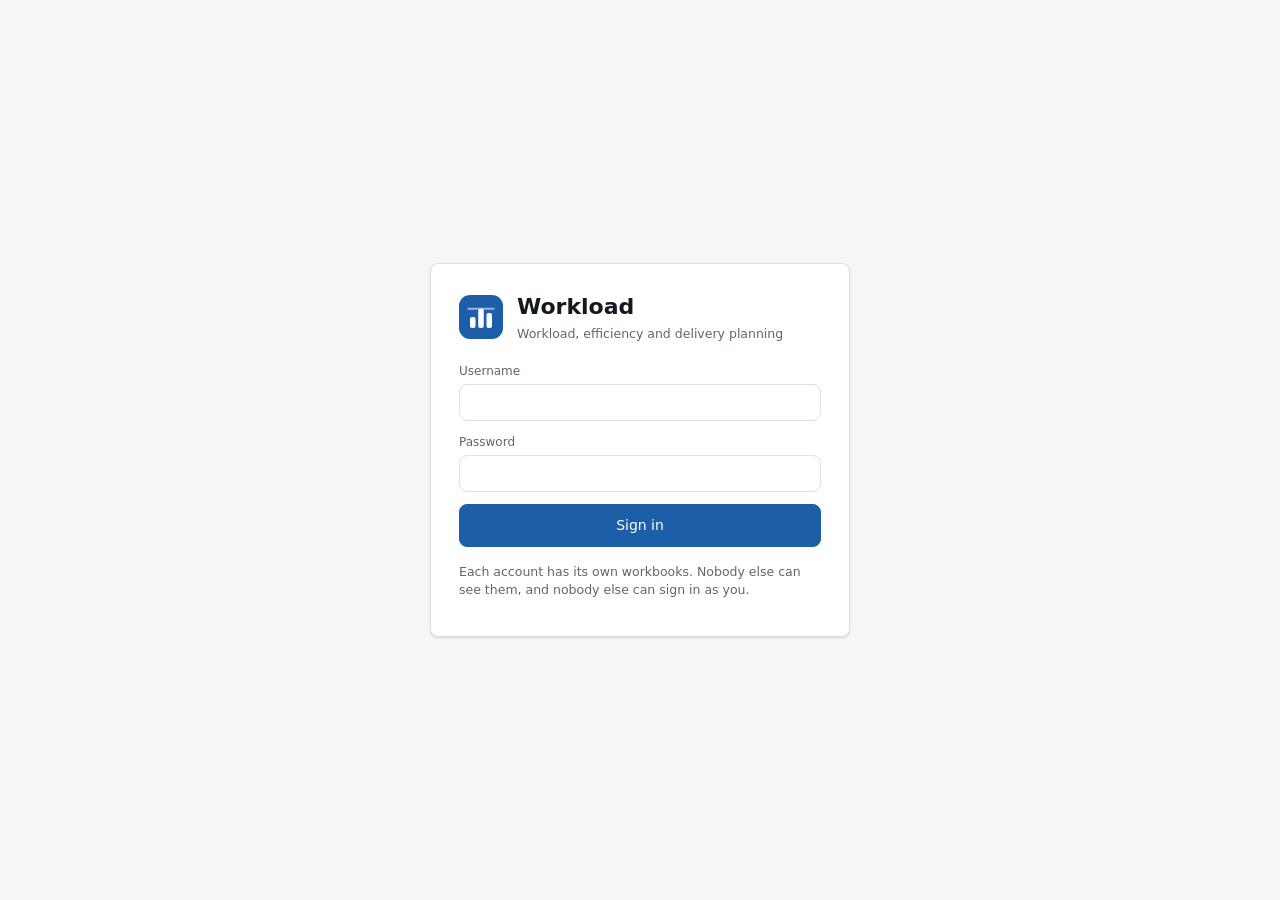
==== workload_app/static/login.html @ b6fda731 "Timesheet rows move to a database, and a logo A head of department with eighty people below him fits" ====
<!doctype html>
<html lang="en">
<head>
<meta charset="utf-8">
<meta name="viewport" content="width=device-width, initial-scale=1">
<title>Sign in — Workload</title>
<link rel="icon" href="data:image/svg+xml,%3Csvg%20xmlns=%22http://www.w3.org/2000/svg%22%20viewBox=%220%200%2032%2032%22%3E%3Crect%20width=%2232%22%20height=%2232%22%20rx=%228%22%20fill=%22%231c5fa8%22/%3E%3Crect%20x=%226%22%20y=%229.2%22%20width=%2220%22%20height=%221.6%22%20rx=%22.8%22%20fill=%22%23fff%22%20opacity=%22.55%22/%3E%3Crect%20x=%228%22%20y=%2216%22%20width=%224%22%20height=%228%22%20rx=%221.4%22%20fill=%22%23fff%22/%3E%3Crect%20x=%2214%22%20y=%2210%22%20width=%224%22%20height=%2214%22%20rx=%221.4%22%20fill=%22%23fff%22/%3E%3Crect%20x=%2220%22%20y=%2213%22%20width=%224%22%20height=%2211%22%20rx=%221.4%22%20fill=%22%23fff%22/%3E%3C/svg%3E">
<link rel="stylesheet" href="app.css">
</head>
<body class="login-page">

<main class="login-card">
  <header class="chooser-head">
    <span class="mark mark-lg" aria-hidden="true"><svg viewBox="0 0 32 32" focusable="false"><rect class="mark-bg" width="32" height="32" rx="8"/><rect class="mark-rule" x="6" y="9.2" width="20" height="1.6" rx=".8"/><rect class="mark-bar" x="8" y="16" width="4" height="8" rx="1.4"/><rect class="mark-bar" x="14" y="10" width="4" height="14" rx="1.4"/><rect class="mark-bar" x="20" y="13" width="4" height="11" rx="1.4"/></svg></span>
    <div>
      <h1>Workload</h1>
      <p class="muted">Workload, efficiency and delivery planning</p>
    </div>
  </header>

  <form id="login-form" autocomplete="on">
    <label class="field full">
      <span>Username</span>
      <input type="text" id="username" name="username" autocomplete="username"
             spellcheck="false" autocapitalize="none" required>
    </label>
    <label class="field full">
      <span>Password</span>
      <input type="password" id="password" name="password"
             autocomplete="current-password" required>
    </label>
    <div id="login-error"></div>
    <button class="btn btn-primary btn-wide" id="btn-login" type="submit">Sign in</button>
  </form>

  <p class="muted login-note" id="login-note">
    Each account has its own workbooks. Nobody else can see them, and nobody
    else can sign in as you.
  </p>
</main>

<script>
const form = document.getElementById('login-form');
const errors = document.getElementById('login-error');
const button = document.getElementById('btn-login');

/* If this installation has no accounts at all, say so rather than letting
   somebody guess passwords against a door with nothing behind it. */
fetch('/api/auth/me', { headers: { Accept: 'application/json' } })
  .then((r) => r.json())
  .then((data) => {
    if (data.user) { window.location.href = '/'; return; }
    if (!data.any_accounts) {
      document.getElementById('login-note').innerHTML =
        'This installation has no accounts yet. On the machine running it: '
        + '<code>python -m workload_app.admin add &lt;username&gt; --admin</code>';
    }
  })
  .catch(() => {});

form.addEventListener('submit', async (event) => {
  event.preventDefault();
  errors.replaceChildren();
  button.disabled = true;
  try {
    const response = await fetch('/api/auth/login', {
      method: 'POST',
      headers: { 'Content-Type': 'application/json' },
      body: JSON.stringify({
        username: document.getElementById('username').value,
        password: document.getElementById('password').value,
      }),
    });
    const data = await response.json().catch(() => ({}));
    if (!response.ok) {
      const message = document.createElement('div');
      message.className = 'msg msg-bad';
      message.textContent = (data.errors || [data.error || 'Sign in failed.'])[0];
      errors.append(message);
      document.getElementById('password').value = '';
      document.getElementById('password').focus();
      return;
    }
    window.location.href = '/';
  } catch (error) {
    const message = document.createElement('div');
    message.className = 'msg msg-bad';
    message.textContent = 'The server could not be reached.';
    errors.append(message);
  } finally {
    button.disabled = false;
  }
});
</script>
</body>
</html>
---- workload_app/static/app.css ----
:root {
  color-scheme: light dark;
  /* Categorical series, in fixed slot order — never cycled, never reassigned by
     rank. Validated against this app's own surfaces: adjacent CVD dE 9.1 light /
     8.4 dark, normal-vision dE 19.6 / 19.3. Three light steps sit under 3:1
     contrast, which is why every chart carries direct labels and a table. */
  --series-1: #2a78d6;
  --series-2: #eb6834;
  --series-3: #1baf7a;
  --series-4: #eda100;
  --series-5: #e87ba4;
  --series-6: #008300;
  --grid: #e1e0d9;
  --bg: #f5f6f8;
  --surface: #ffffff;
  --surface-2: #f0f2f5;
  --border: #dcdfe5;
  --text: #14181f;
  --muted: #5d6673;
  --accent: #1c5fa8;
  --accent-soft: #e5eefa;
  --ok: #16794a;
  --ok-soft: #e2f2ea;
  --warn: #8a5a00;
  --warn-soft: #fbf0d9;
  --bad: #a62828;
  --bad-soft: #fbe6e6;
  --radius: 8px;
  --shadow: 0 1px 3px rgba(16, 24, 40, .08), 0 1px 2px rgba(16, 24, 40, .06);
  --mono: ui-monospace, SFMono-Regular, Menlo, Consolas, monospace;
}
@media (prefers-color-scheme: dark) {
  :root:not([data-theme="light"]) {
    --series-1: #3987e5;
    --series-2: #d95926;
    --series-3: #199e70;
    --series-4: #c98500;
    --series-5: #d55181;
    --series-6: #008300;
    --grid: #2c2c2a;
    --axis: #383835;
    --bg: #14171c;
    --surface: #1b1f26;
    --surface-2: #232830;
    --border: #333a45;
    --text: #e6e9ee;
    --muted: #9aa4b2;
    --accent: #6aa9e9;
    --accent-soft: #1d2b3c;
    --ok: #59c896;
    --ok-soft: #172c23;
    --warn: #e0b357;
    --warn-soft: #2f2718;
    --bad: #ef8b8b;
    --bad-soft: #331d1d;
    --shadow: 0 1px 3px rgba(0, 0, 0, .4);
  }
}

:root[data-theme="dark"] {
  --series-1: #3987e5;
  --series-2: #d95926;
  --series-3: #199e70;
  --series-4: #c98500;
  --series-5: #d55181;
  --series-6: #008300;
  --grid: #2c2c2a;
}

* { box-sizing: border-box; }
/* Any `display` rule below would otherwise beat the `hidden` attribute and
   leave a hidden element on screen still swallowing clicks. */
[hidden] { display: none !important; }
body {
  margin: 0;
  background: var(--bg);
  color: var(--text);
  font: 14px/1.5 system-ui, -apple-system, "Segoe UI", Roboto, sans-serif;
}
h1, h2, h3 { margin: 0; font-weight: 600; }
h1 { font-size: 16px; }
h2 { font-size: 19px; }
h3 { font-size: 14px; }
p { margin: 0 0 10px; }
.muted { color: var(--muted); font-size: 12.5px; }

/* top bar */
.topbar {
  display: flex; justify-content: space-between; align-items: center; gap: 16px;
  padding: 10px 20px; background: var(--surface);
  border-bottom: 1px solid var(--border); position: sticky; top: 0; z-index: 20;
}
.brand { display: flex; align-items: center; gap: 12px; min-width: 0; }
/* The mark: three months of effort under the line that is the capacity, which
   is the one picture this whole app draws. Inline SVG so it is sharp at any
   size and takes its two colours from the theme. */
.mark { display: block; width: 32px; height: 32px; flex: none; }
.mark svg { display: block; width: 100%; height: 100%; }
.mark-bg { fill: var(--accent); }
/* The surface colour, so the bars read light on blue in daylight and dark on
   blue at night -- either way against the accent, never against the page. */
.mark-bar { fill: var(--surface); }
.mark-rule { fill: var(--surface); opacity: .55; }
.brand p { margin: 0; max-width: 46vw; overflow: hidden;
  text-overflow: ellipsis; white-space: nowrap; }
.topbar-actions { display: flex; align-items: center; gap: 8px; flex: none; }

/* tabs */
.tabs {
  display: flex; gap: 2px; padding: 0 20px; background: var(--surface);
  border-bottom: 1px solid var(--border); position: sticky; top: 53px; z-index: 19;
  overflow-x: auto;
}
.tab {
  appearance: none; border: 0; background: none; color: var(--muted);
  padding: 10px 14px; font: inherit; font-weight: 500; cursor: pointer;
  border-bottom: 2px solid transparent; white-space: nowrap;
}
.tab:hover { color: var(--text); }
.tab.is-active { color: var(--accent); border-bottom-color: var(--accent); }

main { padding: 20px; max-width: 1500px; margin: 0 auto; }
.view { display: none; }
.view.is-active { display: block; }
.view-head {
  display: flex; justify-content: space-between; align-items: center;
  gap: 16px; margin-bottom: 14px; flex-wrap: wrap;
}

/* buttons */
.btn {
  appearance: none; font: inherit; font-weight: 500; cursor: pointer;
  border-radius: var(--radius); padding: 7px 13px;
  border: 1px solid var(--border); background: var(--surface); color: var(--text);
}
.btn:hover { background: var(--surface-2); }
.btn-primary { background: var(--accent); border-color: var(--accent); color: #fff; }
/* Restate the background: .btn:hover is a class plus a pseudo-class, so it
   outranks .btn-primary and would leave white text on a pale grey. */
.btn-primary:hover { background: var(--accent); filter: brightness(1.08); }
.btn-ghost { background: none; }
.btn-danger { color: var(--bad); border-color: var(--border); }
.btn-sm { padding: 4px 9px; font-size: 12.5px; }
.btn:disabled { opacity: .5; cursor: not-allowed; }

/* pills */
.pill {
  display: inline-block; padding: 2px 9px; border-radius: 999px;
  font-size: 12px; font-weight: 600; white-space: nowrap;
}
.pill-ok { background: var(--ok-soft); color: var(--ok); }
.pill-warn { background: var(--warn-soft); color: var(--warn); }
.pill-bad { background: var(--bad-soft); color: var(--bad); }
.pill-info { background: var(--accent-soft); color: var(--accent); }

/* cards */
.cards {
  display: grid; gap: 12px; margin-bottom: 18px;
  grid-template-columns: repeat(auto-fit, minmax(160px, 1fr));
}
.cards-3 { grid-template-columns: repeat(auto-fit, minmax(230px, 1fr)); }
.card {
  background: var(--surface); border: 1px solid var(--border);
  border-radius: var(--radius); padding: 13px 15px; box-shadow: var(--shadow);
}
.card .label { font-size: 11.5px; color: var(--muted); text-transform: uppercase;
  letter-spacing: .04em; }
.card .value { font-size: 22px; font-weight: 600; margin-top: 4px;
  font-variant-numeric: tabular-nums; }
.card .sub { font-size: 12px; color: var(--muted); margin-top: 2px; }

.panel {
  background: var(--surface); border: 1px solid var(--border);
  border-radius: var(--radius); padding: 15px 17px; box-shadow: var(--shadow);
  margin-bottom: 18px;
}
.split { display: grid; gap: 18px; grid-template-columns: minmax(0, 3fr) minmax(0, 2fr); }
.split > .panel { min-width: 0; }
@media (max-width: 1000px) { .split { grid-template-columns: 1fr; } }

/* engineer blocks */
.eng { border-top: 1px solid var(--border); padding: 12px 0; }
.eng:first-of-type { border-top: 0; padding-top: 4px; }
.eng-head { display: flex; justify-content: space-between; align-items: baseline; gap: 10px; }
.eng-name { font-weight: 600; }
.chart { overflow-x: auto; margin-top: 10px; padding-bottom: 2px; }
.bars { display: flex; gap: 3px; align-items: stretch; height: 64px; }
/* The bar is the full-height track; the span inside is the filled part, so it
   needs a track with a real height to take its percentage of. */
.bar { flex: 1 0 14px; background: var(--surface-2); border-radius: 2px;
  display: flex; flex-direction: column; justify-content: flex-end;
  position: relative; }
/* Reference line at the engineer's monthly capacity. */
.bar[style*="--cap"]::after {
  content: ""; position: absolute; left: 0; right: 0; bottom: var(--cap);
  border-top: 1px dashed var(--muted); opacity: .75;
}
.bar > span { display: block; width: 100%; min-height: 2px;
  background: var(--accent); border-radius: 2px 2px 0 0; }
.bar.over > span { background: var(--bad); }
.bar-labels { display: flex; gap: 3px; margin-top: 4px; }
.bar-labels div { flex: 1 0 14px; text-align: center; font-size: 9.5px;
  color: var(--muted); overflow: hidden; }
.chart-legend { display: flex; gap: 14px; font-size: 11.5px; color: var(--muted);
  margin-top: 6px; }

/* tables */
.table-wrap { overflow-x: auto; background: var(--surface);
  border: 1px solid var(--border); border-radius: var(--radius); box-shadow: var(--shadow); }
table { border-collapse: collapse; width: 100%; font-size: 13px; }
th, td { text-align: left; padding: 8px 11px; border-bottom: 1px solid var(--border);
  white-space: nowrap; }
th { background: var(--surface-2); font-weight: 600; font-size: 12px;
  color: var(--muted); position: sticky; top: 0; }
tbody tr:hover { background: var(--surface-2); }
td.num, th.num { text-align: right; font-variant-numeric: tabular-nums; }
td.wide { white-space: normal; min-width: 220px; max-width: 380px; }
th.sortable { cursor: pointer; user-select: none; white-space: nowrap; }
th.sortable:hover { color: var(--text); }
th.sorted { color: var(--text); }
td.code { font-family: var(--mono); font-size: 12px; }
.row-actions { display: flex; gap: 6px; }
.empty { padding: 26px; text-align: center; color: var(--muted); }

/* forms */
.field { display: flex; flex-direction: column; gap: 4px; }
.field.inline { flex-direction: row; align-items: center; gap: 8px; }
.field > span { font-size: 12px; color: var(--muted); font-weight: 500; }
.field .hint { font-size: 11.5px; color: var(--muted); font-weight: 400; }
input, select, textarea {
  font: inherit; padding: 7px 9px; border: 1px solid var(--border);
  border-radius: var(--radius); background: var(--surface); color: var(--text);
  min-width: 0;
}
input:focus, select:focus, textarea:focus { outline: 2px solid var(--accent);
  outline-offset: -1px; }
textarea { resize: vertical; min-height: 56px; }
.row { display: flex; gap: 12px; flex-wrap: wrap; align-items: flex-end;
  margin-bottom: 12px; }
.grow { flex: 1 1 220px; }
.search { width: 100%; margin-bottom: 12px; }

/* modal */
.modal-backdrop {
  position: fixed; inset: 0; background: rgba(10, 14, 20, .45);
  display: grid; place-items: center; padding: 20px; z-index: 50;
}

.modal {
  background: var(--surface); border-radius: 10px; width: min(760px, 100%);
  max-height: 90vh; display: flex; flex-direction: column;
  box-shadow: 0 12px 40px rgba(10, 14, 20, .3);
}
.modal-head, .modal-foot {
  display: flex; justify-content: space-between; align-items: center; gap: 12px;
  padding: 14px 18px;
}
.modal-head { border-bottom: 1px solid var(--border); }
.modal-foot { border-top: 1px solid var(--border); }
.modal-body {
  padding: 16px 18px; overflow-y: auto;
  display: grid; gap: 13px;
  /* minmax(0, 1fr) rather than 1fr: a long <option> gives the column a
     min-content width that would otherwise push column two off the dialog. */
  grid-template-columns: repeat(2, minmax(0, 1fr));
}
.modal-body .full { grid-column: 1 / -1; }
.modal-body .field > input,
.modal-body .field > select,
.modal-body .field > textarea { width: 100%; }
.modal-body .field > span { overflow-wrap: anywhere; }
@media (max-width: 620px) { .modal-body { grid-template-columns: minmax(0, 1fr); } }
.modal-buttons { display: flex; gap: 8px; flex: none; }
.errors { color: var(--bad); font-size: 12.5px; }
.errors ul { margin: 0; padding-left: 18px; }

/* messages */
.msg { border-radius: var(--radius); padding: 9px 12px; margin-bottom: 8px;
  font-size: 13px; border: 1px solid transparent; }
.msg-ok { background: var(--ok-soft); color: var(--ok); border-color: currentColor; }
.msg-warn { background: var(--warn-soft); color: var(--warn); border-color: currentColor; }
.msg-bad { background: var(--bad-soft); color: var(--bad); border-color: currentColor; }
.msg-info { background: var(--accent-soft); color: var(--accent); border-color: currentColor; }
.msg strong { font-weight: 600; }

.kv { display: grid; grid-template-columns: auto 1fr; gap: 5px 14px; font-size: 13px; }
.kv dt { color: var(--muted); }
.kv dd { margin: 0; font-variant-numeric: tabular-nums; }

.toasts { position: fixed; right: 18px; bottom: 18px; display: flex;
  flex-direction: column; gap: 8px; z-index: 60; }
.toast {
  background: var(--surface); border: 1px solid var(--border); border-left: 3px solid var(--accent);
  border-radius: var(--radius); padding: 9px 14px; box-shadow: var(--shadow);
  font-size: 13px; max-width: 380px;
}
.toast.bad { border-left-color: var(--bad); }
.toast.ok { border-left-color: var(--ok); }

.spin { display: inline-block; width: 13px; height: 13px; border: 2px solid var(--border);
  border-top-color: var(--accent); border-radius: 50%; animation: spin .7s linear infinite;
  vertical-align: -2px; }
@keyframes spin { to { transform: rotate(360deg); } }

/* -- workbook chooser ---------------------------------------------------- */
.chooser { padding: 32px 20px; display: grid; place-items: start center; }
.chooser-card {
  background: var(--surface); border: 1px solid var(--border);
  border-radius: 10px; box-shadow: var(--shadow);
  padding: 26px 28px; width: min(820px, 100%);
}
.chooser-card h2 { margin-bottom: 8px; }
.chooser-card > .field { margin: 18px 0 10px; }
.chooser h3 { margin: 20px 0 8px; color: var(--muted); font-size: 12px;
  text-transform: uppercase; letter-spacing: .04em; }
.chooser details { margin-top: 18px; }
.chooser summary { cursor: pointer; color: var(--accent); font-weight: 500; }

.file-list { display: flex; flex-direction: column; gap: 6px; }
.file-row {
  display: flex; align-items: center; gap: 12px; width: 100%; text-align: left;
  background: var(--surface); border: 1px solid var(--border);
  border-radius: var(--radius); padding: 9px 12px; cursor: pointer;
  font: inherit; color: var(--text);
}
.file-row:hover { background: var(--surface-2); border-color: var(--accent); }
.file-row .icon { flex: none; opacity: .65; }
.file-row .who { min-width: 0; flex: 1; }
.file-row .who b { display: block; font-weight: 600; }
.file-row .who span { display: block; font-size: 11.5px; color: var(--muted);
  overflow: hidden; text-overflow: ellipsis; white-space: nowrap; }
.file-row .meta { flex: none; font-size: 11.5px; color: var(--muted);
  font-variant-numeric: tabular-nums; }

/* -- capacity meter ------------------------------------------------------ */
.meter { height: 8px; border-radius: 4px; background: var(--surface-2);
  overflow: hidden; margin: 8px 0 6px; }
.meter > span { display: block; height: 100%; background: var(--ok);
  border-radius: 4px; }
.meter.warn > span { background: var(--warn); }
.meter.bad > span { background: var(--bad); }

/* -- units --------------------------------------------------------------- */
.mark-lg { width: 44px; height: 44px; }
.chooser-head { display: flex; align-items: center; gap: 14px; margin-bottom: 6px; }
.chooser-head h1 { font-size: 22px; }
.chooser-head p { margin: 2px 0 0; }

.unit-grid { display: grid; gap: 10px;
  grid-template-columns: repeat(auto-fill, minmax(280px, 1fr)); }
.unit-card { position: relative; display: flex; border: 1px solid var(--border);
  border-radius: var(--radius); background: var(--surface); }
.unit-card:hover { border-color: var(--accent); }
.unit-card.missing { opacity: .6; }
.unit-open { display: flex; flex-direction: column; gap: 3px; flex: 1;
  min-width: 0; text-align: left; background: none; border: 0; font: inherit;
  color: var(--text); padding: 13px 8px 13px 15px; cursor: pointer;
  border-radius: var(--radius); }
.unit-open:disabled { cursor: not-allowed; }
.unit-open b { font-size: 15px; }
.unit-open span { font-size: 11.5px; overflow: hidden;
  text-overflow: ellipsis; white-space: nowrap; }


.add-unit { margin-top: 22px; border-top: 1px solid var(--border); padding-top: 14px; }
.add-unit > summary { cursor: pointer; font-weight: 600; color: var(--accent); }
.add-unit-body { padding-top: 14px; }

/* -- shell --------------------------------------------------------------- */
.brand-text h1 { font-size: 15px; }
.brand-text p { font-size: 11.5px; max-width: 42vw; overflow: hidden;
  text-overflow: ellipsis; white-space: nowrap; }

/* -- project detail ------------------------------------------------------ */
.crumb { display: flex; align-items: center; gap: 10px; margin-bottom: 10px; }
.panel-head { display: flex; justify-content: space-between; align-items: flex-start;
  gap: 16px; margin-bottom: 10px; }
.panel-head h3 { margin-bottom: 2px; }
.form-grid { display: grid; gap: 13px;
  grid-template-columns: repeat(auto-fit, minmax(240px, 1fr)); }
.form-grid .full { grid-column: 1 / -1; }
.form-grid input, .form-grid select, .form-grid textarea { width: 100%; }

tr.clickable { cursor: pointer; }
tr.clickable:hover { background: var(--accent-soft); }
.chevron { color: var(--muted); font-size: 17px; }

.weight-bar { margin: 4px 0 14px; }
.weight-note { display: flex; align-items: center; gap: 10px; font-size: 12.5px; }

.edit-table th { position: static; }
.edit-table td { padding: 5px 7px; vertical-align: middle; }
.edit-table input, .edit-table select { padding: 5px 7px; font-size: 12.5px;
  width: 100%; min-width: 64px; }
.edit-table td.num input { text-align: right; min-width: 62px; }
.edit-table td:nth-child(2) input { min-width: 190px; }
.edit-table select { min-width: 120px; }

.sticky-foot { position: sticky; bottom: 0; z-index: 5;
  display: flex; justify-content: space-between; align-items: center; gap: 16px;
  background: var(--surface); border: 1px solid var(--border);
  border-radius: var(--radius); box-shadow: 0 -2px 10px rgba(16,24,40,.06);
  padding: 12px 16px; margin-top: 4px; flex-wrap: wrap; }
.foot-actions { display: flex; gap: 8px; margin-left: auto; }

.msg-action { display: flex; justify-content: space-between; align-items: center;
  gap: 14px; }
.msg-action .btn { flex: none; }

.check { display: flex; align-items: flex-start; gap: 8px; margin: 4px 0 12px;
  font-size: 13px; cursor: pointer; }
.check input { margin-top: 2px; }
.check .hint { color: var(--muted); font-size: 12px; }
.edit-table tr.row-bad td { background: var(--bad-soft); }

/* -- charts -------------------------------------------------------------- */
.figure { margin: 0 0 18px; }
.figure figcaption { display: flex; flex-wrap: wrap; align-items: baseline;
  gap: 8px; margin-bottom: 8px; font-size: 13px; }
.figure figcaption b { font-weight: 600; }
.figure figcaption .muted { font-size: 12px; }
.chart { display: block; max-width: 100%; height: auto; }
.chart-scroll { overflow-x: auto; }
.gridline { stroke: var(--grid); stroke-width: 1; }
.target-line { stroke: var(--muted); stroke-width: 2; stroke-dasharray: 4 3; }
.axis-label { fill: var(--muted); font-size: 10.5px;
  font-variant-numeric: tabular-nums; }
.bar, .slice { transition: opacity .12s; }
.bar:hover, .slice:hover { opacity: .82; }
.donut-wrap { display: flex; align-items: center; gap: 20px; flex-wrap: wrap; }
.donut-total { fill: var(--text); font-size: 21px; font-weight: 600;
  text-anchor: middle; }
.donut-unit { fill: var(--muted); font-size: 10.5px; }

.legend { display: flex; flex-wrap: wrap; gap: 6px 16px; font-size: 12px;
  color: var(--muted); }
.legend-item { display: inline-flex; align-items: center; gap: 6px; }
.swatch { width: 10px; height: 10px; border-radius: 3px; flex: none; }

.chart-tip { position: fixed; z-index: 90; pointer-events: none;
  background: var(--surface); color: var(--text); font-size: 12px;
  border: 1px solid var(--border); border-radius: var(--radius);
  padding: 6px 9px; box-shadow: var(--shadow); max-width: 260px; }

.score-bars { display: flex; flex-direction: column; gap: 7px; }
.score-row { display: grid; grid-template-columns: 92px 1fr 62px;
  align-items: center; gap: 10px; font-size: 12.5px; }
.score-name { overflow: hidden; text-overflow: ellipsis; white-space: nowrap; }
.score-track { height: 10px; background: var(--surface-2); border-radius: 5px;
  overflow: hidden; }
.score-track > span { display: block; height: 100%; border-radius: 5px; }
.score-value { text-align: right; font-variant-numeric: tabular-nums;
  color: var(--muted); }

.report-grid { display: grid; gap: 18px;
  grid-template-columns: repeat(auto-fit, minmax(340px, 1fr)); }
.subtabs { display: flex; gap: 4px; flex-wrap: wrap; margin-bottom: 16px; }
.subtab { appearance: none; border: 1px solid var(--border); background: var(--surface);
  color: var(--muted); border-radius: 999px; padding: 5px 13px; font: inherit;
  font-size: 12.5px; font-weight: 500; cursor: pointer; }
.subtab:hover { color: var(--text); }
.subtab.is-active { background: var(--accent); border-color: var(--accent);
  color: #fff; }
.report-head { display: flex; justify-content: space-between; align-items: flex-end;
  gap: 16px; flex-wrap: wrap; margin-bottom: 14px; }
.print-only { display: none; }

.report-title { font-size: 17px; margin-bottom: 10px; }
tr.total-row td { font-weight: 600; background: var(--surface-2); }

/* -- print / save as PDF ------------------------------------------------- */
@page { size: A4 landscape; margin: 12mm; }

@media print {
  /* Print the report and nothing else: no chrome, no navigation, no controls. */
  .topbar, .tabs, .no-print, .toasts, .modal-backdrop, #chooser,
  #view-overview, #view-timesheets, #view-projects, #view-reference { display: none !important; }
  body { background: #fff; color: #000; }
  main { padding: 0; max-width: none; }
  .view { display: none; }
  .view.is-active { display: block; }
  .print-only { display: block; }

  .print-head { border-bottom: 2px solid #000; padding-bottom: 8px; margin-bottom: 14px; }
  .print-head h1 { font-size: 18px; }
  .print-head p { font-size: 11px; color: #444; margin: 2px 0 0; }

  .panel, .card, .table-wrap {
    box-shadow: none; border-color: #bbb; break-inside: avoid;
  }
  .panel { padding: 10px 12px; margin-bottom: 12px; }
  .figure, .cards, table { break-inside: avoid; }
  .report-grid { grid-template-columns: 1fr 1fr; }
  /* Let the KPI row fill its width rather than leaving a ragged tail. */
  .cards { grid-template-columns: repeat(auto-fit, minmax(150px, 1fr)); gap: 8px; }
  .card { padding: 8px 10px; }
  .card .value { font-size: 16px; }
  .card .label { font-size: 9px; }
  .card .sub { font-size: 9px; }
  .report-title { font-size: 14px; }
  .figure figcaption { font-size: 11px; }
  .legend { font-size: 9.5px; }
  th { background: #f2f2f2 !important; color: #000; position: static; }
  table { font-size: 10px; }
  th, td { padding: 3px 5px; }
  .table-wrap { overflow: visible; }
  .chart-scroll { overflow: visible; }
  .pill { border: 1px solid #999; }
  a[href]::after { content: ""; }
}

/* -- heroes -------------------------------------------------------------- */
.hero-strip { display: grid; gap: 12px; margin-bottom: 18px;
  grid-template-columns: repeat(auto-fit, minmax(280px, 1fr)); }
.hero {
  display: flex; align-items: center; gap: 14px;
  background: var(--surface); border: 1px solid var(--border);
  border-left: 4px solid var(--series-4); border-radius: var(--radius);
  padding: 13px 16px; box-shadow: var(--shadow);
}
.hero.hero-year { border-left-color: var(--series-2); }
.hero.hero-project { border-left-color: var(--series-1); }
.hero.hero-project .name { font-size: 16px; font-family: var(--mono); }
.hero .medal { font-size: 26px; line-height: 1; flex: none; }
.hero .who { min-width: 0; }
.hero .label { font-size: 11.5px; color: var(--muted); text-transform: uppercase;
  letter-spacing: .04em; }
.hero .name { font-size: 19px; font-weight: 600; }
.hero .why { font-size: 12px; color: var(--muted); }
.hero-empty { color: var(--muted); font-size: 13px; }

/* -- team ---------------------------------------------------------------- */
.slot-note { font-size: 11.5px; color: var(--muted); }
#definitions-panel { padding: 0; }
#definitions-panel > summary { cursor: pointer; padding: 14px 17px;
  font-size: 13px; }
#definitions-panel > div { padding: 0 17px 14px; }
.defs { display: grid; gap: 10px; }
.def { border-top: 1px solid var(--border); padding-top: 9px; }
.def:first-child { border-top: 0; padding-top: 0; }
.def b { font-size: 13px; }
.def p { margin: 2px 0 0; font-size: 12.5px; color: var(--muted); }
.def .how { font-size: 11.5px; font-style: italic; }

.eng .meter { margin: 8px 0 10px; }
.measures { display: grid; gap: 6px 18px;
  grid-template-columns: repeat(auto-fit, minmax(120px, 1fr)); }
.measure { display: flex; justify-content: space-between; align-items: baseline;
  gap: 8px; font-size: 12.5px; border-bottom: 1px dotted var(--border);
  padding-bottom: 3px; }
.measure-label { color: var(--muted); cursor: help; }
.measure-value { font-weight: 600; font-variant-numeric: tabular-nums; }
.eng-name { display: inline-flex; align-items: center; gap: 7px; }

/* -- tone: what reads as a loss or below target --------------------------- */
.v-ok   { color: var(--ok); font-weight: 600; }
.v-warn { color: var(--warn); font-weight: 600; }
.v-bad  { color: var(--bad); font-weight: 600; }

.progress-cell { display: inline-flex; align-items: center; gap: 8px;
  justify-content: flex-end; width: 100%; }
.progress-track { display: block; width: 54px; height: 7px; border-radius: 4px;
  background: var(--surface-2); overflow: hidden; flex: none; }
.progress-track > span { display: block; height: 100%; border-radius: 4px;
  background: var(--accent); }
.progress-track.warn > span { background: var(--warn); }
.progress-track.ok > span { background: var(--ok); }
.progress-value { font-variant-numeric: tabular-nums; min-width: 34px;
  text-align: right; }

@media print {
  /* Keep the colouring in the PDF — a loss must still read as one on paper. */
  .v-ok   { color: #16794a !important; }
  .v-warn { color: #8a5a00 !important; }
  .v-bad  { color: #a62828 !important; }
  .progress-track { border: 1px solid #bbb; }
}

/* -- tasks ---------------------------------------------------------------- */
.task-filters { align-items: flex-end; gap: 12px; flex-wrap: wrap; }
.task-filters .check { margin: 0 0 10px; white-space: nowrap; }

.load-grid { display: grid; gap: 12px; margin: 6px 0 12px;
  grid-template-columns: repeat(auto-fit, minmax(260px, 1fr)); }
.load-card { border: 1px solid var(--border); border-radius: var(--radius);
  padding: 12px 14px; background: var(--surface); display: grid; gap: 8px; }
.load-head { display: flex; align-items: center; justify-content: space-between;
  gap: 10px; }
.load-figures { display: flex; justify-content: space-between; gap: 10px;
  font-size: 12.5px; }
.load-detail { display: grid; gap: 3px; font-size: 12px; }
.progress-track.bad > span { background: var(--bad); }

.tasks-table td { vertical-align: top; }
.tasks-table td:first-child { white-space: normal; min-width: 240px;
  max-width: 420px; }
.task-name { font-weight: 600; display: flex; align-items: center; gap: 8px; }
.task-name .tag { font-weight: 500; }
.small { font-size: 12px; }
.who { display: flex; flex-wrap: wrap; gap: 6px; }
.who-chip { display: inline-flex; align-items: center; gap: 5px;
  background: var(--surface-2); border-radius: 999px; padding: 2px 9px 2px 6px;
  font-size: 12px; white-space: nowrap; }
tr.row-done td { opacity: .6; }
tr.row-done .task-name { text-decoration: line-through; }

.check-group { display: flex; flex-wrap: wrap; gap: 8px; }
.check-chip { display: inline-flex; align-items: center; gap: 6px;
  border: 1px solid var(--border); border-radius: 999px; padding: 5px 12px;
  cursor: pointer; user-select: none; }
.check-chip:has(input:checked) { border-color: var(--accent);
  background: var(--surface-2); font-weight: 600; }

/* -- signing in ----------------------------------------------------------- */
.login-page { display: grid; place-items: center; min-height: 100vh;
  padding: 24px; }
.login-card { background: var(--surface); border: 1px solid var(--border);
  border-radius: var(--radius); box-shadow: var(--shadow); padding: 26px 28px;
  width: 100%; max-width: 420px; }
.login-card .chooser-head { margin-bottom: 18px; }
.login-card .field { margin-bottom: 12px; }
.btn-wide { width: 100%; padding: 10px; }
.login-note { margin-top: 16px; }
.login-note code { font-family: var(--mono); font-size: 11.5px;
  background: var(--surface-2); padding: 2px 5px; border-radius: 4px; }

/* -- units and accounts --------------------------------------------------- */
.chooser-account { margin-left: auto; display: flex; align-items: center;
  gap: 10px; }
.chooser-actions { margin-top: 18px; border-top: 1px solid var(--border);
  padding-top: 16px; }
.unit-tools { display: flex; flex-direction: column; gap: 2px; padding: 6px; }
.account-panel .row-actions { margin-top: 14px; gap: 8px; }

/* -- Admin tab ---------------------------------------------------------- */

.admin-table td { vertical-align: middle; }

/* A password has to be readable at a glance and unmistakable when read out,
   so: monospace, and enough contrast to copy from a screen across a desk. */
.password-cell {
  font-family: ui-monospace, SFMono-Regular, Menlo, Consolas, monospace;
  font-size: 13px;
  letter-spacing: 0.02em;
  background: var(--surface-2);
  border: 1px solid var(--border);
  border-radius: 6px;
  padding: 2px 7px;
  user-select: all;
}

.note { margin-top: 14px; max-width: 70ch; }
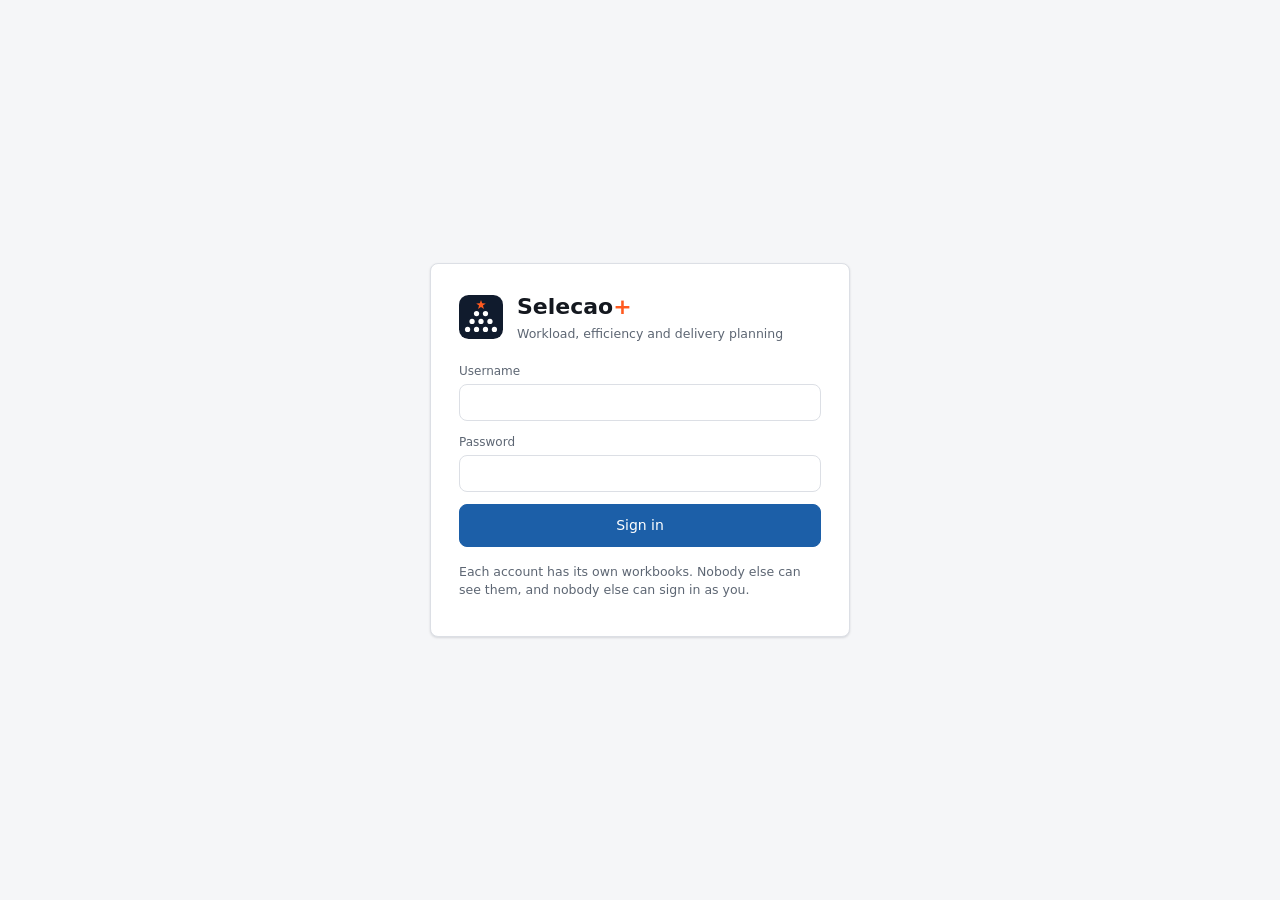
==== commit fca2560a: "Selecao+: the app's name and logo The app is called Selecao+ now. Its mark is a squad in a pyramid, " ====
--- a/workload_app/static/login.html
+++ b/workload_app/static/login.html
@@ -3,17 +3,17 @@
 <head>
 <meta charset="utf-8">
 <meta name="viewport" content="width=device-width, initial-scale=1">
-<title>Sign in — Workload</title>
-<link rel="icon" href="data:image/svg+xml,%3Csvg%20xmlns=%22http://www.w3.org/2000/svg%22%20viewBox=%220%200%2032%2032%22%3E%3Crect%20width=%2232%22%20height=%2232%22%20rx=%228%22%20fill=%22%231c5fa8%22/%3E%3Crect%20x=%226%22%20y=%229.2%22%20width=%2220%22%20height=%221.6%22%20rx=%22.8%22%20fill=%22%23fff%22%20opacity=%22.55%22/%3E%3Crect%20x=%228%22%20y=%2216%22%20width=%224%22%20height=%228%22%20rx=%221.4%22%20fill=%22%23fff%22/%3E%3Crect%20x=%2214%22%20y=%2210%22%20width=%224%22%20height=%2214%22%20rx=%221.4%22%20fill=%22%23fff%22/%3E%3Crect%20x=%2220%22%20y=%2213%22%20width=%224%22%20height=%2211%22%20rx=%221.4%22%20fill=%22%23fff%22/%3E%3C/svg%3E">
+<title>Sign in — Selecao+</title>
+<link rel="icon" type="image/svg+xml" href="brand/selecao-mark.svg">
 <link rel="stylesheet" href="app.css">
 </head>
 <body class="login-page">
 
 <main class="login-card">
   <header class="chooser-head">
-    <span class="mark mark-lg" aria-hidden="true"><svg viewBox="0 0 32 32" focusable="false"><rect class="mark-bg" width="32" height="32" rx="8"/><rect class="mark-rule" x="6" y="9.2" width="20" height="1.6" rx=".8"/><rect class="mark-bar" x="8" y="16" width="4" height="8" rx="1.4"/><rect class="mark-bar" x="14" y="10" width="4" height="14" rx="1.4"/><rect class="mark-bar" x="20" y="13" width="4" height="11" rx="1.4"/></svg></span>
+    <span class="mark mark-lg" aria-hidden="true"><svg viewBox="0 0 64 64" focusable="false"><rect width="64" height="64" rx="14" fill="#101B2D"/><circle cx="12.5" cy="50" r="3.8" fill="#fff"/><circle cx="25.5" cy="50" r="3.8" fill="#fff"/><circle cx="38.5" cy="50" r="3.8" fill="#fff"/><circle cx="51.5" cy="50" r="3.8" fill="#fff"/><circle cx="19" cy="38.5" r="3.8" fill="#fff"/><circle cx="32" cy="38.5" r="3.8" fill="#fff"/><circle cx="45" cy="38.5" r="3.8" fill="#fff"/><circle cx="25.5" cy="27" r="3.8" fill="#fff"/><circle cx="38.5" cy="27" r="3.8" fill="#fff"/><polygon points="0,-7 1.65,-2.27 6.66,-2.16 2.66,0.87 4.11,5.66 0,2.8 -4.11,5.66 -2.66,0.87 -6.66,-2.16 -1.65,-2.27" transform="translate(32 14.5) scale(1.05)" fill="#FF5A1F"/></svg></span>
     <div>
-      <h1>Workload</h1>
+      <h1>Selecao<span class="brand-plus">+</span></h1>
       <p class="muted">Workload, efficiency and delivery planning</p>
     </div>
   </header>
@@ -46,10 +46,11 @@
 
 /* If this installation has no accounts at all, say so rather than letting
    somebody guess passwords against a door with nothing behind it. */
-fetch('/api/auth/me', { headers: { Accept: 'application/json' } })
+const BASE = new URL('.', window.location.href).pathname.replace(/\/$/, '');
+fetch(`${BASE}/api/auth/me`, { headers: { Accept: 'application/json' } })
   .then((r) => r.json())
   .then((data) => {
-    if (data.user) { window.location.href = '/'; return; }
+    if (data.user) { window.location.href = `${BASE}/`; return; }
     if (!data.any_accounts) {
       document.getElementById('login-note').innerHTML =
         'This installation has no accounts yet. On the machine running it: '
@@ -63,7 +64,7 @@
   errors.replaceChildren();
   button.disabled = true;
   try {
-    const response = await fetch('/api/auth/login', {
+    const response = await fetch(`${BASE}/api/auth/login`, {
       method: 'POST',
       headers: { 'Content-Type': 'application/json' },
       body: JSON.stringify({
@@ -81,7 +82,7 @@
       document.getElementById('password').focus();
       return;
     }
-    window.location.href = '/';
+    window.location.href = `${BASE}/`;
   } catch (error) {
     const message = document.createElement('div');
     message.className = 'msg msg-bad';
--- a/workload_app/static/app.css
+++ b/workload_app/static/app.css
@@ -79,7 +79,7 @@
 }
 h1, h2, h3 { margin: 0; font-weight: 600; }
 h1 { font-size: 16px; }
-h2 { font-size: 19px; }
+h2 { font-size: 21px; letter-spacing: -.01em; }
 h3 { font-size: 14px; }
 p { margin: 0 0 10px; }
 .muted { color: var(--muted); font-size: 12.5px; }
@@ -97,6 +97,8 @@
 .mark { display: block; width: 32px; height: 32px; flex: none; }
 .mark svg { display: block; width: 100%; height: 100%; }
 .mark-bg { fill: var(--accent); }
+/* The plus in the name is the one accent the logo has. */
+.brand-plus { color: #FF5A1F; }
 /* The surface colour, so the bars read light on blue in daylight and dark on
    blue at night -- either way against the accent, never against the page. */
 .mark-bar { fill: var(--surface); }
@@ -115,7 +117,11 @@
   appearance: none; border: 0; background: none; color: var(--muted);
   padding: 10px 14px; font: inherit; font-weight: 500; cursor: pointer;
   border-bottom: 2px solid transparent; white-space: nowrap;
-}
+  display: inline-flex; align-items: center; gap: 7px;
+}
+.tab-icon { width: 16px; height: 16px; flex: none; fill: none; stroke: currentColor;
+  stroke-width: 1.8; stroke-linecap: round; stroke-linejoin: round; opacity: .8; }
+.tab.is-active .tab-icon { opacity: 1; }
 .tab:hover { color: var(--text); }
 .tab.is-active { color: var(--accent); border-bottom-color: var(--accent); }
 
@@ -124,8 +130,9 @@
 .view.is-active { display: block; }
 .view-head {
   display: flex; justify-content: space-between; align-items: center;
-  gap: 16px; margin-bottom: 14px; flex-wrap: wrap;
-}
+  gap: 16px; margin-bottom: 16px; flex-wrap: wrap;
+}
+.view-head .muted { margin: 2px 0 0; max-width: 820px; }
 
 /* buttons */
 .btn {
@@ -139,6 +146,7 @@
    outranks .btn-primary and would leave white text on a pale grey. */
 .btn-primary:hover { background: var(--accent); filter: brightness(1.08); }
 .btn-ghost { background: none; }
+a.btn { text-decoration: none; display: inline-flex; align-items: center; }
 .btn-danger { color: var(--bad); border-color: var(--border); }
 .btn-sm { padding: 4px 9px; font-size: 12.5px; }
 .btn:disabled { opacity: .5; cursor: not-allowed; }
@@ -159,10 +167,25 @@
   grid-template-columns: repeat(auto-fit, minmax(160px, 1fr));
 }
 .cards-3 { grid-template-columns: repeat(auto-fit, minmax(230px, 1fr)); }
+/* KPI rows: a fixed number of columns, so eight cards make two even rows of
+   four instead of seven and a straggler. */
+.cards-4 { grid-template-columns: repeat(4, minmax(0, 1fr)); }
+.cards-balanced { grid-template-columns: repeat(var(--cols, 4), minmax(0, 1fr)); }
+@media (max-width: 1100px) {
+  .cards-balanced { grid-template-columns: repeat(auto-fit, minmax(180px, 1fr)); }
+}
+@media (max-width: 760px) {
+  .cards-4, .cards-balanced { grid-template-columns: repeat(2, minmax(0, 1fr)); }
+}
 .card {
   background: var(--surface); border: 1px solid var(--border);
   border-radius: var(--radius); padding: 13px 15px; box-shadow: var(--shadow);
-}
+  min-width: 0;
+}
+.card-head { display: flex; justify-content: space-between; align-items: center; gap: 8px; }
+.card .value-unit { font-size: 13px; font-weight: 500; color: var(--muted); }
+.card-spark { margin-top: 10px; }
+.card-spark .sparkline { height: 40px; }
 .card .label { font-size: 11.5px; color: var(--muted); text-transform: uppercase;
   letter-spacing: .04em; }
 .card .value { font-size: 22px; font-weight: 600; margin-top: 4px;
@@ -171,16 +194,25 @@
 
 .panel {
   background: var(--surface); border: 1px solid var(--border);
-  border-radius: var(--radius); padding: 15px 17px; box-shadow: var(--shadow);
+  border-radius: 10px; padding: 16px 18px; box-shadow: var(--shadow);
   margin-bottom: 18px;
 }
+.panel > h3 + .muted { margin-top: 2px; }
+.panel > .figure:last-child { margin-bottom: 0; }
 .split { display: grid; gap: 18px; grid-template-columns: minmax(0, 3fr) minmax(0, 2fr); }
 .split > .panel { min-width: 0; }
+.split-even { grid-template-columns: minmax(0, 1fr) minmax(0, 1fr); align-items: start; }
 @media (max-width: 1000px) { .split { grid-template-columns: 1fr; } }
 
-/* engineer blocks */
-.eng { border-top: 1px solid var(--border); padding: 12px 0; }
-.eng:first-of-type { border-top: 0; padding-top: 4px; }
+/* engineer blocks: a grid of cards rather than one long column */
+.eng-grid { display: grid; gap: 12px; margin-top: 10px;
+  grid-template-columns: repeat(auto-fill, minmax(320px, 1fr)); }
+.eng { border: 1px solid var(--border); border-radius: var(--radius);
+  padding: 12px 14px; background: var(--surface); min-width: 0; }
+.eng-trend { margin-top: 10px; }
+.eng-trend .sparkline { height: 44px; }
+.eng-trend-labels { display: flex; justify-content: space-between;
+  font-size: 11px; color: var(--muted); }
 .eng-head { display: flex; justify-content: space-between; align-items: baseline; gap: 10px; }
 .eng-name { font-weight: 600; }
 .chart { overflow-x: auto; margin-top: 10px; padding-bottom: 2px; }
@@ -219,7 +251,16 @@
 th.sortable:hover { color: var(--text); }
 th.sorted { color: var(--text); }
 td.code { font-family: var(--mono); font-size: 12px; }
+th.auto-sort[data-sort-dir="asc"]::after { content: ' ▲'; font-size: 10px; }
+th.auto-sort[data-sort-dir="desc"]::after { content: ' ▼'; font-size: 10px; }
+th.auto-sort:focus-visible { outline: 2px solid var(--accent); outline-offset: -2px; }
+table.is-short tr.row-more { display: none; }
+.table-more { display: flex; justify-content: center; margin: 8px 0 4px; }
+.table-more .btn { color: var(--accent); font-weight: 600; }
 .row-actions { display: flex; gap: 6px; }
+/* A cell that is display:flex stops being a cell and spills out of the row. */
+td.row-actions { display: table-cell; white-space: nowrap; }
+td.row-actions > * + * { margin-left: 6px; }
 .empty { padding: 26px; text-align: center; color: var(--muted); }
 
 /* forms */
@@ -238,6 +279,10 @@
 .row { display: flex; gap: 12px; flex-wrap: wrap; align-items: flex-end;
   margin-bottom: 12px; }
 .grow { flex: 1 1 220px; }
+/* A select is as wide as its longest option; a project's full name must not
+   push the page sideways on a phone. */
+.row > .field { max-width: 100%; }
+.field > select, .field > input { max-width: 100%; }
 .search { width: 100%; margin-bottom: 12px; }
 
 /* modal */
@@ -425,6 +470,9 @@
 .target-line { stroke: var(--muted); stroke-width: 2; stroke-dasharray: 4 3; }
 .axis-label { fill: var(--muted); font-size: 10.5px;
   font-variant-numeric: tabular-nums; }
+/* Reads over a bar without a box behind it. */
+.target-label { paint-order: stroke; stroke: var(--surface); stroke-width: 4px;
+  stroke-linejoin: round; }
 .bar, .slice { transition: opacity .12s; }
 .bar:hover, .slice:hover { opacity: .82; }
 .donut-wrap { display: flex; align-items: center; gap: 20px; flex-wrap: wrap; }
@@ -436,6 +484,61 @@
   color: var(--muted); }
 .legend-item { display: inline-flex; align-items: center; gap: 6px; }
 .swatch { width: 10px; height: 10px; border-radius: 3px; flex: none; }
+
+.pill-neutral { background: var(--surface-2); color: var(--muted); }
+.swatch-line { height: 0; border-top: 2px dashed var(--muted); border-radius: 0; width: 14px; }
+.swatch-tick { width: 2px; height: 12px; border-radius: 1px; background: var(--text); }
+
+.sparkline { display: block; width: 100%; overflow: visible; }
+.spark-area { opacity: .12; }
+.spark-line { fill: none; stroke-width: 2; vector-effect: non-scaling-stroke;
+  stroke-linejoin: round; stroke-linecap: round; }
+.spark-target { stroke: var(--muted); stroke-width: 1; stroke-dasharray: 3 3;
+  vector-effect: non-scaling-stroke; opacity: .8; }
+.spark-dot { stroke: var(--surface); stroke-width: 1.5; vector-effect: non-scaling-stroke; }
+.spark-hit { opacity: 0; }
+td.spark-cell { width: 130px; min-width: 120px; }
+td.spark-cell .sparkline { width: 120px; height: 26px; }
+
+.summary-grid { display: grid; gap: 18px; margin-bottom: 4px;
+  grid-template-columns: minmax(0, 2fr) minmax(0, 3fr); }
+.summary-grid:empty { display: none; }
+@media (max-width: 900px) { .summary-grid { grid-template-columns: 1fr; } }
+
+.budget-bars { display: flex; flex-direction: column; gap: 8px; }
+.budget-row { display: grid; grid-template-columns: 74px 1fr 80px;
+  align-items: center; gap: 10px; font-size: 12.5px; }
+.budget-name { font-family: var(--mono); font-size: 12px; overflow: hidden;
+  text-overflow: ellipsis; white-space: nowrap; }
+.budget-track { position: relative; height: 14px; }
+.budget-budget { position: absolute; left: 0; top: 0; bottom: 0;
+  background: var(--surface-2); border-radius: 4px;
+  box-shadow: inset 0 0 0 1px var(--border); }
+.budget-actual { position: absolute; left: 0; top: 3px; bottom: 3px;
+  background: var(--series-1); border-radius: 3px; }
+.budget-actual.over { background: var(--series-2); }
+.budget-earned { position: absolute; top: -2px; bottom: -2px; width: 2px;
+  margin-left: -1px; background: var(--text); border-radius: 1px; }
+.budget-value { text-align: right; color: var(--muted);
+  font-variant-numeric: tabular-nums; }
+.budget-bars + .legend { margin-top: 12px; }
+
+.stat-strip { display: grid; gap: 10px; margin-bottom: 14px;
+  grid-template-columns: repeat(auto-fit, minmax(120px, 1fr)); }
+.stat { appearance: none; font: inherit; text-align: left; cursor: pointer;
+  display: flex; flex-direction: column; gap: 2px;
+  background: var(--surface); color: var(--text);
+  border: 1px solid var(--border); border-left: 4px solid var(--accent);
+  border-radius: var(--radius); padding: 9px 12px; }
+.stat:hover:not(:disabled) { background: var(--surface-2); }
+.stat:disabled { cursor: default; }
+.stat.is-active { outline: 2px solid var(--accent); outline-offset: -1px; }
+.stat-ok { border-left-color: var(--ok); }
+.stat-warn { border-left-color: var(--warn); }
+.stat-bad { border-left-color: var(--bad); }
+.stat-value { font-size: 20px; font-weight: 600; font-variant-numeric: tabular-nums;
+  line-height: 1.2; }
+.stat-label { font-size: 12px; color: var(--muted); }
 
 .chart-tip { position: fixed; z-index: 90; pointer-events: none;
   background: var(--surface); color: var(--text); font-size: 12px;
@@ -467,6 +570,21 @@
 
 .report-title { font-size: 17px; margin-bottom: 10px; }
 tr.total-row td { font-weight: 600; background: var(--surface-2); }
+
+/* -- phones -------------------------------------------------------------- */
+@media (max-width: 700px) {
+  main { padding: 16px; }
+  /* The bar wraps under the unit's name rather than sitting on top of it, and
+     neither bar sticks: two stuck rows would leave little of the page. */
+  .topbar { flex-wrap: wrap; padding: 10px 16px; position: static; }
+  .topbar-actions { flex: 1 1 100%; flex-wrap: wrap; }
+  .brand-text p { max-width: 70vw; }
+  .tabs { position: static; padding: 0 8px; }
+  .tab { padding: 10px 10px; }
+  /* A chart keeps a readable size and scrolls inside its panel instead. */
+  .chart-scroll .chart { min-width: 560px; }
+  .panel { padding: 14px; }
+}
 
 /* -- print / save as PDF ------------------------------------------------- */
 @page { size: A4 landscape; margin: 12mm; }
@@ -504,6 +622,8 @@
   table { font-size: 10px; }
   th, td { padding: 3px 5px; }
   .table-wrap { overflow: visible; }
+  table.is-short tr.row-more { display: table-row; }
+  .table-more { display: none; }
   .chart-scroll { overflow: visible; }
   .pill { border: 1px solid #999; }
   a[href]::after { content: ""; }
@@ -592,8 +712,9 @@
 .progress-track.bad > span { background: var(--bad); }
 
 .tasks-table td { vertical-align: top; }
-.tasks-table td:first-child { white-space: normal; min-width: 240px;
-  max-width: 420px; }
+.tasks-table td:first-child { white-space: normal; min-width: 200px;
+  max-width: 380px; }
+.tasks-table td.wide { min-width: 150px; }
 .task-name { font-weight: 600; display: flex; align-items: center; gap: 8px; }
 .task-name .tag { font-weight: 500; }
 .small { font-size: 12px; }
@@ -650,3 +771,94 @@
 }
 
 .note { margin-top: 14px; max-width: 70ch; }
+
+/* -- Resourcing ---------------------------------------------------------- */
+
+.panel-head {
+  display: flex; justify-content: space-between; align-items: center;
+  gap: 14px; flex-wrap: wrap; margin-bottom: 6px;
+}
+.panel-head h3 { margin: 0; }
+
+/* The findings are the answer, so they are cards rather than another table,
+   and the colour down the edge says how urgent without shouting. */
+.findings {
+  display: grid; gap: 10px; margin-top: 10px;
+  grid-template-columns: repeat(auto-fit, minmax(300px, 1fr));
+}
+.finding {
+  border: 1px solid var(--border); border-left: 4px solid var(--muted);
+  border-radius: var(--radius); padding: 11px 13px; background: var(--surface);
+}
+.finding p { margin: 4px 0 8px; }
+.finding-bad { border-left-color: var(--bad); }
+.finding-warn { border-left-color: var(--warn); }
+.finding-ok { border-left-color: var(--ok); }
+
+/* -- progress on a task -------------------------------------------------- */
+
+.task-progress { min-width: 130px; }
+.task-progress .meter { margin-bottom: 3px; }
+/* An unfinished workflow task is not "warn" for being at 40%: the neutral
+   accent is for work in hand, and only the last stretch earns a colour.
+   Scoped to this cell -- the capacity meter elsewhere means something else by
+   the same green. */
+.task-progress .meter > span { background: var(--accent); }
+.task-progress .meter.ok > span { background: var(--ok); }
+.task-progress .meter.warn > span { background: var(--warn); }
+.task-progress .tag { margin-left: 5px; }
+
+/* -- the portfolio map --------------------------------------------------- */
+
+.map-canvas { margin: 10px 0 4px; }
+.portfolio-map { width: 100%; height: auto; display: block; touch-action: none; }
+.portfolio-map.is-dragging { cursor: grabbing; }
+
+/* Translucent, because two circles overlapping is the whole point: where they
+   meet is where somebody works on both. */
+.map-disc { fill-opacity: .17; stroke-width: 2; vector-effect: non-scaling-stroke; }
+.map-project { cursor: grab; }
+.map-project:focus { outline: none; }
+.map-project:focus .map-disc, .map-project:hover .map-disc { fill-opacity: .3; }
+.map-ok .map-disc { fill: var(--ok); stroke: var(--ok); }
+.map-warn .map-disc { fill: var(--warn); stroke: var(--warn); }
+.map-bad .map-disc { fill: var(--bad); stroke: var(--bad); }
+.map-done .map-disc { fill: var(--muted); stroke: var(--muted); stroke-dasharray: 3 3; }
+
+/* The fit is a scale on the drawing, so type and strokes divide it back out
+   and stay the size they were drawn at. */
+.map-code {
+  text-anchor: middle; font-weight: 600; fill: var(--text);
+  pointer-events: none; font-family: var(--mono);
+  font-size: calc(11px / var(--map-k, 1));
+}
+.map-thread { stroke: var(--border); stroke-width: 1.5;
+  vector-effect: non-scaling-stroke; }
+.map-dot { stroke: var(--surface); stroke-width: 2;
+  vector-effect: non-scaling-stroke; }
+/* Somebody on more than one project is the reason to look at this at all. */
+.map-person.is-shared .map-dot { stroke: var(--text); stroke-width: 2.5; }
+.map-who {
+  text-anchor: middle; fill: var(--muted); pointer-events: none;
+  font-size: calc(10.5px / var(--map-k, 1));
+}
+.map-person { cursor: grab; }
+.map-person:focus { outline: none; }
+.map-person:focus .map-dot, .map-person:hover .map-dot { stroke: var(--accent); }
+
+.map-legend {
+  display: flex; flex-wrap: wrap; align-items: center; gap: 6px 14px;
+  font-size: 12px; color: var(--muted); margin-top: 8px;
+}
+.map-key::before {
+  content: ""; display: inline-block; width: 11px; height: 11px;
+  border-radius: 50%; margin-right: 5px; vertical-align: -1px;
+  border: 2px solid currentColor; background: currentColor;
+  opacity: .55;
+}
+.map-legend .map-ok { color: var(--ok); }
+.map-legend .map-warn { color: var(--warn); }
+.map-legend .map-bad { color: var(--bad); }
+.map-legend .map-done { color: var(--muted); }
+.map-sep { border-left: 1px solid var(--border); height: 14px; }
+.map-team { display: inline-flex; align-items: center; gap: 5px; }
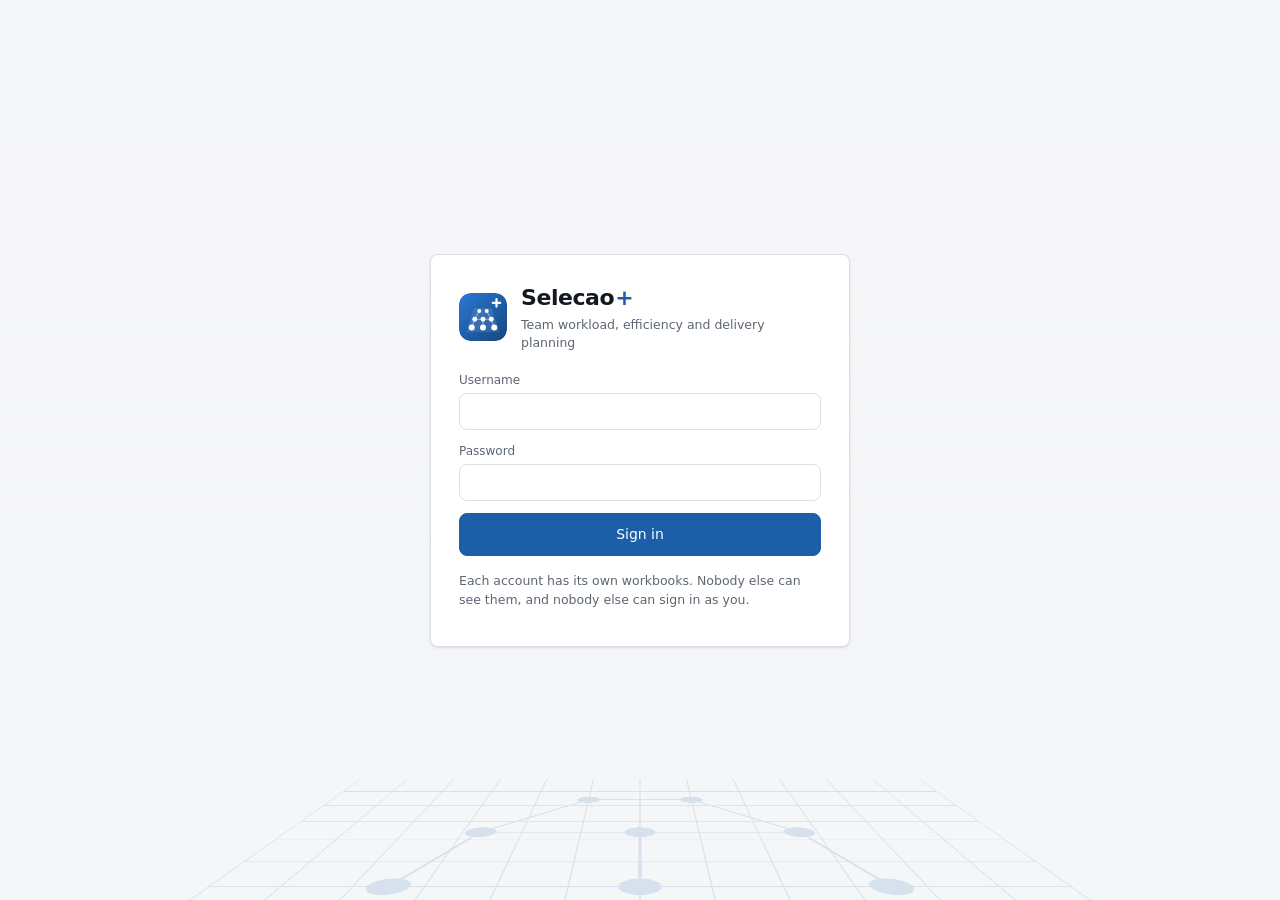
==== commit 9708c02a: "Selecao+: new name, placeholder logo and a team formation theme The app is now called Selecao+ every" ====
--- a/workload_app/static/login.html
+++ b/workload_app/static/login.html
@@ -4,17 +4,17 @@
 <meta charset="utf-8">
 <meta name="viewport" content="width=device-width, initial-scale=1">
 <title>Sign in — Selecao+</title>
-<link rel="icon" type="image/svg+xml" href="brand/selecao-mark.svg">
+<link rel="icon" href="logo.svg" type="image/svg+xml">
 <link rel="stylesheet" href="app.css">
 </head>
 <body class="login-page">
 
 <main class="login-card">
   <header class="chooser-head">
-    <span class="mark mark-lg" aria-hidden="true"><svg viewBox="0 0 64 64" focusable="false"><rect width="64" height="64" rx="14" fill="#101B2D"/><circle cx="12.5" cy="50" r="3.8" fill="#fff"/><circle cx="25.5" cy="50" r="3.8" fill="#fff"/><circle cx="38.5" cy="50" r="3.8" fill="#fff"/><circle cx="51.5" cy="50" r="3.8" fill="#fff"/><circle cx="19" cy="38.5" r="3.8" fill="#fff"/><circle cx="32" cy="38.5" r="3.8" fill="#fff"/><circle cx="45" cy="38.5" r="3.8" fill="#fff"/><circle cx="25.5" cy="27" r="3.8" fill="#fff"/><circle cx="38.5" cy="27" r="3.8" fill="#fff"/><polygon points="0,-7 1.65,-2.27 6.66,-2.16 2.66,0.87 4.11,5.66 0,2.8 -4.11,5.66 -2.66,0.87 -6.66,-2.16 -1.65,-2.27" transform="translate(32 14.5) scale(1.05)" fill="#FF5A1F"/></svg></span>
+    <img class="logo logo-lg" src="logo.svg" alt="">
     <div>
-      <h1>Selecao<span class="brand-plus">+</span></h1>
-      <p class="muted">Workload, efficiency and delivery planning</p>
+      <h1><span class="wordmark">Selecao<span class="wordmark-plus">+</span></span></h1>
+      <p class="muted">Team workload, efficiency and delivery planning</p>
     </div>
   </header>
 
--- a/workload_app/static/app.css
+++ b/workload_app/static/app.css
@@ -77,6 +77,21 @@
   color: var(--text);
   font: 14px/1.5 system-ui, -apple-system, "Segoe UI", Roboto, sans-serif;
 }
+/* The backdrop: a team in formation on a plane that runs away from the
+   viewer, faint enough that it only shows between the panels. */
+body::before {
+  content: ""; position: fixed; z-index: -1; pointer-events: none;
+  left: -30vw; right: -30vw; bottom: -6vh; height: 78vh;
+  background: var(--accent); opacity: .085;
+  -webkit-mask: url(formation-bg.svg) center bottom / 100% 100% no-repeat;
+  mask: url(formation-bg.svg) center bottom / 100% 100% no-repeat;
+  transform: perspective(700px) rotateX(62deg); transform-origin: 50% 100%;
+}
+body::after {
+  /* Fades the far edge of the plane into the page. */
+  content: ""; position: fixed; z-index: -1; pointer-events: none;
+  inset: 0; background: linear-gradient(to bottom, var(--bg) 30%, transparent 75%);
+}
 h1, h2, h3 { margin: 0; font-weight: 600; }
 h1 { font-size: 16px; }
 h2 { font-size: 21px; letter-spacing: -.01em; }
@@ -95,10 +110,16 @@
    is the one picture this whole app draws. Inline SVG so it is sharp at any
    size and takes its two colours from the theme. */
 .mark { display: block; width: 32px; height: 32px; flex: none; }
+/* The logo is one file, logo.svg, so a new one is a file swap. */
+.logo { display: block; width: 34px; height: 34px; flex: none; border-radius: 9px;
+  object-fit: contain; }
+.logo-lg { width: 48px; height: 48px; border-radius: 12px; }
+.wordmark { font-weight: 700; letter-spacing: -.02em; white-space: nowrap; }
+.brand > .wordmark { font-size: 17px; }
+.wordmark-plus { color: var(--accent); margin-left: 1px; }
+.brand-divider { width: 1px; align-self: stretch; background: var(--border); margin: 2px 2px; }
 .mark svg { display: block; width: 100%; height: 100%; }
 .mark-bg { fill: var(--accent); }
-/* The plus in the name is the one accent the logo has. */
-.brand-plus { color: #FF5A1F; }
 /* The surface colour, so the bars read light on blue in daylight and dark on
    blue at night -- either way against the accent, never against the page. */
 .mark-bar { fill: var(--surface); }
@@ -500,6 +521,45 @@
 td.spark-cell { width: 130px; min-width: 120px; }
 td.spark-cell .sparkline { width: 120px; height: 26px; }
 
+/* -- the team in formation ------------------------------------------------ */
+.formation-panel { overflow: hidden; }
+.formation-key { justify-content: flex-end; }
+.formation-wrap .chart-scroll { margin: 4px -6px 0; }
+.formation { width: 100%; max-height: 560px; }
+.formation .plane { fill: var(--accent-soft); stroke: var(--border); stroke-width: 1.5; }
+.formation .plane-grid line { stroke: var(--accent); stroke-opacity: .14; stroke-width: 1; }
+.formation .row-label { fill: var(--muted); font-size: 12px; font-weight: 600;
+  text-transform: uppercase; letter-spacing: .05em; }
+.formation .link { stroke: var(--accent); stroke-opacity: .45; stroke-width: 2.5; fill: none;
+  stroke-linecap: round; }
+.formation .lane-line { stroke: var(--accent); stroke-opacity: .35; stroke-width: 1.5;
+  stroke-dasharray: 6 6; }
+.formation .lane-label { fill: var(--accent); font-size: 13px; font-weight: 600; }
+.formation .shadow { fill: #000; opacity: .12; }
+.formation .ring-track { fill: var(--surface); stroke: var(--surface-2); stroke-width: 5; }
+.formation .ring { fill: none; stroke-width: 5; stroke-linecap: round; stroke: var(--muted); }
+.formation .ring-ok { stroke: var(--ok); }
+.formation .ring-warn { stroke: var(--warn); }
+.formation .ring-bad { stroke: var(--bad); }
+.formation .disc { stroke: var(--surface); stroke-width: 2; }
+.formation .initials { fill: #fff; font-weight: 700; pointer-events: none; }
+.formation .person-name { fill: var(--text); font-size: 13px; font-weight: 600;
+  paint-order: stroke; stroke: var(--accent-soft); stroke-width: 4px; stroke-linejoin: round; }
+.formation .person-caption { font-size: 12px; font-weight: 600; fill: var(--muted);
+  paint-order: stroke; stroke: var(--accent-soft); stroke-width: 4px; stroke-linejoin: round;
+  font-variant-numeric: tabular-nums; }
+.formation .person-caption.v-ok { fill: var(--ok); }
+.formation .person-caption.v-warn { fill: var(--warn); }
+.formation .person-caption.v-bad { fill: var(--bad); }
+.formation .pickable { cursor: pointer; }
+.formation .pickable:hover .disc, .formation .pickable:focus .disc { filter: brightness(1.12); }
+.formation .pickable:focus { outline: none; }
+.formation .pickable:focus .ring-track { stroke: var(--accent); }
+.ring-swatch { border-radius: 50%; background: none; border: 3px solid var(--muted); }
+.ring-swatch.ring-ok { border-color: var(--ok); }
+.ring-swatch.ring-warn { border-color: var(--warn); }
+.ring-swatch.ring-bad { border-color: var(--bad); }
+
 .summary-grid { display: grid; gap: 18px; margin-bottom: 4px;
   grid-template-columns: minmax(0, 2fr) minmax(0, 3fr); }
 .summary-grid:empty { display: none; }
@@ -583,6 +643,11 @@
   .tab { padding: 10px 10px; }
   /* A chart keeps a readable size and scrolls inside its panel instead. */
   .chart-scroll .chart { min-width: 560px; }
+  /* The formation is wide; on a phone it scrolls, with names large enough to read. */
+  .chart-scroll .formation { min-width: 640px; }
+  .formation .person-name, .formation .lane-label { font-size: 17px; }
+  .formation .person-caption { font-size: 15px; }
+  .formation .row-label { font-size: 14px; }
   .panel { padding: 14px; }
 }
 
@@ -594,6 +659,7 @@
   .topbar, .tabs, .no-print, .toasts, .modal-backdrop, #chooser,
   #view-overview, #view-timesheets, #view-projects, #view-reference { display: none !important; }
   body { background: #fff; color: #000; }
+  body::before, body::after { display: none; }
   main { padding: 0; max-width: none; }
   .view { display: none; }
   .view.is-active { display: block; }
@@ -735,6 +801,8 @@
 /* -- signing in ----------------------------------------------------------- */
 .login-page { display: grid; place-items: center; min-height: 100vh;
   padding: 24px; }
+.login-page::before { opacity: .14; }
+.login-page::after { background: linear-gradient(to bottom, var(--bg) 15%, transparent 60%); }
 .login-card { background: var(--surface); border: 1px solid var(--border);
   border-radius: var(--radius); box-shadow: var(--shadow); padding: 26px 28px;
   width: 100%; max-width: 420px; }
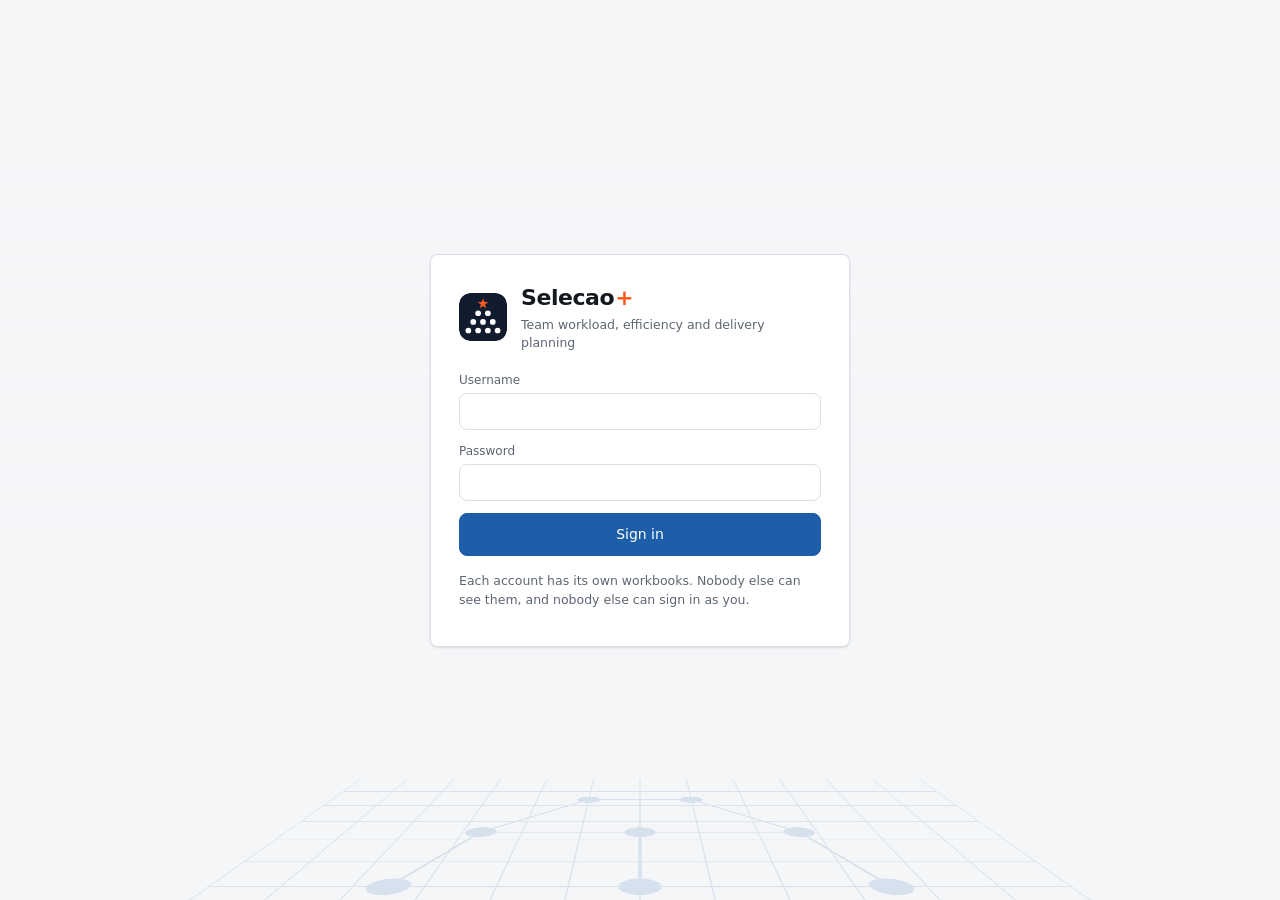
==== commit ff2b5403: "Selecao+ in the pocket: keep it on a phone's home screen, tabs under the thumb A phone can now keep " ====
--- a/workload_app/static/login.html
+++ b/workload_app/static/login.html
@@ -2,9 +2,16 @@
 <html lang="en">
 <head>
 <meta charset="utf-8">
-<meta name="viewport" content="width=device-width, initial-scale=1">
+<meta name="viewport" content="width=device-width, initial-scale=1, viewport-fit=cover">
+<meta name="theme-color" content="#101B2D">
+<meta name="mobile-web-app-capable" content="yes">
+<meta name="apple-mobile-web-app-capable" content="yes">
+<meta name="apple-mobile-web-app-status-bar-style" content="black-translucent">
+<meta name="apple-mobile-web-app-title" content="Selecao+">
 <title>Sign in — Selecao+</title>
 <link rel="icon" href="logo.svg" type="image/svg+xml">
+<link rel="apple-touch-icon" href="brand/selecao-apple-touch-180.png">
+<link rel="manifest" href="manifest.json" crossorigin="use-credentials">
 <link rel="stylesheet" href="app.css">
 </head>
 <body class="login-page">
@@ -93,5 +100,6 @@
   }
 });
 </script>
+<script src="pocket.js"></script>
 </body>
 </html>
--- a/workload_app/static/app.css
+++ b/workload_app/static/app.css
@@ -76,6 +76,15 @@
   background: var(--bg);
   color: var(--text);
   font: 14px/1.5 system-ui, -apple-system, "Segoe UI", Roboto, sans-serif;
+  /* Opened from a phone's home screen the page runs under the status bar and
+     round the notch; these are zero everywhere else. */
+  padding-top: env(safe-area-inset-top, 0px);
+}
+/* Behind the phone's status bar, the logo's navy, so the clock stays legible
+   whatever the page's own colours are. No height outside an installed app. */
+html::before {
+  content: ""; position: fixed; z-index: 100; top: 0; left: 0; right: 0;
+  height: env(safe-area-inset-top, 0px); background: #101B2D; pointer-events: none;
 }
 /* The backdrop: a team in formation on a plane that runs away from the
    viewer, faint enough that it only shows between the panels. */
@@ -102,8 +111,10 @@
 /* top bar */
 .topbar {
   display: flex; justify-content: space-between; align-items: center; gap: 16px;
-  padding: 10px 20px; background: var(--surface);
-  border-bottom: 1px solid var(--border); position: sticky; top: 0; z-index: 20;
+  padding: 10px max(20px, env(safe-area-inset-right, 0px)) 10px max(20px, env(safe-area-inset-left, 0px));
+  background: var(--surface);
+  border-bottom: 1px solid var(--border); position: sticky;
+  top: env(safe-area-inset-top, 0px); z-index: 20;
 }
 .brand { display: flex; align-items: center; gap: 12px; min-width: 0; }
 /* The mark: three months of effort under the line that is the capacity, which
@@ -116,7 +127,8 @@
 .logo-lg { width: 48px; height: 48px; border-radius: 12px; }
 .wordmark { font-weight: 700; letter-spacing: -.02em; white-space: nowrap; }
 .brand > .wordmark { font-size: 17px; }
-.wordmark-plus { color: var(--accent); margin-left: 1px; }
+/* The orange of the star in the logo. */
+.wordmark-plus { color: #FF5A1F; margin-left: 1px; }
 .brand-divider { width: 1px; align-self: stretch; background: var(--border); margin: 2px 2px; }
 .mark svg { display: block; width: 100%; height: 100%; }
 .mark-bg { fill: var(--accent); }
@@ -131,7 +143,8 @@
 /* tabs */
 .tabs {
   display: flex; gap: 2px; padding: 0 20px; background: var(--surface);
-  border-bottom: 1px solid var(--border); position: sticky; top: 53px; z-index: 19;
+  border-bottom: 1px solid var(--border); position: sticky;
+  top: calc(53px + env(safe-area-inset-top, 0px)); z-index: 19;
   overflow-x: auto;
 }
 .tab {
@@ -146,7 +159,8 @@
 .tab:hover { color: var(--text); }
 .tab.is-active { color: var(--accent); border-bottom-color: var(--accent); }
 
-main { padding: 20px; max-width: 1500px; margin: 0 auto; }
+main { padding: 20px max(20px, env(safe-area-inset-right, 0px)) 20px max(20px, env(safe-area-inset-left, 0px));
+  max-width: 1500px; margin: 0 auto; }
 .view { display: none; }
 .view.is-active { display: block; }
 .view-head {
@@ -158,6 +172,7 @@
 /* buttons */
 .btn {
   appearance: none; font: inherit; font-weight: 500; cursor: pointer;
+  white-space: nowrap;
   border-radius: var(--radius); padding: 7px 13px;
   border: 1px solid var(--border); background: var(--surface); color: var(--text);
 }
@@ -278,7 +293,7 @@
 table.is-short tr.row-more { display: none; }
 .table-more { display: flex; justify-content: center; margin: 8px 0 4px; }
 .table-more .btn { color: var(--accent); font-weight: 600; }
-.row-actions { display: flex; gap: 6px; }
+.row-actions { display: flex; flex-wrap: wrap; gap: 6px; }
 /* A cell that is display:flex stops being a cell and spills out of the row. */
 td.row-actions { display: table-cell; white-space: nowrap; }
 td.row-actions > * + * { margin-left: 6px; }
@@ -633,10 +648,11 @@
 
 /* -- phones -------------------------------------------------------------- */
 @media (max-width: 700px) {
-  main { padding: 16px; }
+  main { padding: 16px max(16px, env(safe-area-inset-right, 0px)) 16px max(16px, env(safe-area-inset-left, 0px)); }
   /* The bar wraps under the unit's name rather than sitting on top of it, and
      neither bar sticks: two stuck rows would leave little of the page. */
-  .topbar { flex-wrap: wrap; padding: 10px 16px; position: static; }
+  .topbar { flex-wrap: wrap; position: static;
+    padding: 10px max(16px, env(safe-area-inset-right, 0px)) 10px max(16px, env(safe-area-inset-left, 0px)); }
   .topbar-actions { flex: 1 1 100%; flex-wrap: wrap; }
   .brand-text p { max-width: 70vw; }
   .tabs { position: static; padding: 0 8px; }
@@ -651,15 +667,99 @@
   .panel { padding: 14px; }
 }
 
+/* -- in the pocket: the tabs along the bottom on a phone ------------------ */
+/* pocket.js builds the bar from the tabs; it only shows on a narrow screen. */
+.thumb-bar, .thumb-sheet { display: none; }
+@media (max-width: 700px) {
+  body.has-thumb-bar { padding-bottom: calc(66px + env(safe-area-inset-bottom, 0px)); }
+  body.has-thumb-bar .tabs { display: none; }
+  /* The top bar keeps the unit's name and whether it is saved; its buttons
+     move under More, where a thumb reaches them. */
+  body.has-thumb-bar .topbar { flex-wrap: nowrap; position: sticky; }
+  body.has-thumb-bar .topbar-actions { flex: none; }
+  body.has-thumb-bar .topbar-actions > :not(#save-state) { display: none; }
+  body.has-thumb-bar .brand > .wordmark,
+  body.has-thumb-bar .brand-divider { display: none; }
+  body.has-thumb-bar .toasts { left: 12px; right: 12px;
+    bottom: calc(78px + env(safe-area-inset-bottom, 0px)); }
+  body.has-thumb-bar .sticky-foot { bottom: calc(72px + env(safe-area-inset-bottom, 0px)); }
+  body.thumb-sheet-open { overflow: hidden; }
+
+  .thumb-bar:not([hidden]) {
+    display: grid; grid-auto-flow: column; grid-auto-columns: minmax(0, 1fr);
+    position: fixed; left: 0; right: 0; bottom: 0; z-index: 46;
+    padding: 5px max(6px, env(safe-area-inset-right, 0px))
+      calc(5px + env(safe-area-inset-bottom, 0px)) max(6px, env(safe-area-inset-left, 0px));
+    background: var(--surface); border-top: 1px solid var(--border);
+    box-shadow: 0 -4px 18px rgba(16, 24, 40, .07);
+  }
+  .thumb-bar button {
+    appearance: none; border: 0; background: none; font: inherit; cursor: pointer;
+    color: var(--muted); font-size: 11px; font-weight: 600; letter-spacing: .01em;
+    display: flex; flex-direction: column; align-items: center; justify-content: center;
+    gap: 3px; min-height: 56px; padding: 4px 2px; border-radius: 12px;
+    -webkit-tap-highlight-color: transparent;
+  }
+  .thumb-bar button > span { max-width: 100%; overflow: hidden; text-overflow: ellipsis;
+    white-space: nowrap; }
+  .thumb-bar .tab-icon { width: 22px; height: 22px; opacity: 1; box-sizing: content-box;
+    padding: 4px 16px; border-radius: 999px; transition: background-color .15s; }
+  .thumb-bar button.is-active { color: var(--accent); }
+  .thumb-bar button.is-active .tab-icon { background: var(--accent-soft); }
+  .thumb-bar button:active .tab-icon { background: var(--surface-2); }
+
+  .thumb-sheet:not([hidden]) { display: block; position: fixed; inset: 0; z-index: 45; }
+  .thumb-sheet-backdrop { position: absolute; inset: 0; background: rgba(10, 14, 20, .45);
+    animation: thumb-fade .18s ease-out; }
+  .thumb-sheet-panel {
+    position: absolute; left: 0; right: 0; bottom: calc(66px + env(safe-area-inset-bottom, 0px));
+    max-height: calc(100% - 120px); overflow-y: auto; overscroll-behavior: contain;
+    background: var(--surface); border-radius: 18px 18px 0 0;
+    padding: 6px max(16px, env(safe-area-inset-right, 0px)) 10px max(16px, env(safe-area-inset-left, 0px));
+    box-shadow: 0 -12px 40px rgba(10, 14, 20, .25);
+    animation: thumb-up .2s ease-out;
+  }
+  .thumb-sheet-grip { width: 38px; height: 4px; border-radius: 4px; background: var(--border);
+    margin: 4px auto 12px; }
+  .thumb-sheet-grid { display: grid; grid-template-columns: repeat(3, minmax(0, 1fr));
+    gap: 8px; margin-bottom: 10px; }
+  .thumb-tile {
+    appearance: none; font: inherit; cursor: pointer; color: var(--text);
+    background: var(--surface-2); border: 1px solid transparent; border-radius: 14px;
+    display: flex; flex-direction: column; align-items: center; gap: 6px;
+    padding: 14px 4px 11px; font-size: 12.5px; font-weight: 600;
+    -webkit-tap-highlight-color: transparent;
+  }
+  .thumb-tile .tab-icon { width: 24px; height: 24px; opacity: 1; color: var(--accent); }
+  .thumb-tile.is-active { border-color: var(--accent); background: var(--accent-soft);
+    color: var(--accent); }
+  .thumb-sheet-list { display: flex; flex-direction: column; }
+  .thumb-sheet-row {
+    appearance: none; font: inherit; cursor: pointer; text-align: left; color: var(--text);
+    background: none; border: 0; border-top: 1px solid var(--border);
+    padding: 14px 4px; font-size: 15px; text-decoration: none; display: block; width: 100%;
+    -webkit-tap-highlight-color: transparent;
+  }
+  .thumb-install { color: var(--accent); font-weight: 600; }
+  .thumb-sheet-hint { margin: 0 4px 8px; color: var(--muted); font-size: 13px; }
+}
+@keyframes thumb-up { from { transform: translateY(24px); opacity: 0; } }
+@keyframes thumb-fade { from { opacity: 0; } }
+@media (prefers-reduced-motion: reduce) {
+  .thumb-sheet-panel, .thumb-sheet-backdrop { animation: none; }
+}
+
 /* -- print / save as PDF ------------------------------------------------- */
 @page { size: A4 landscape; margin: 12mm; }
 
 @media print {
   /* Print the report and nothing else: no chrome, no navigation, no controls. */
   .topbar, .tabs, .no-print, .toasts, .modal-backdrop, #chooser,
+  .thumb-bar, .thumb-sheet,
   #view-overview, #view-timesheets, #view-projects, #view-reference { display: none !important; }
   body { background: #fff; color: #000; }
-  body::before, body::after { display: none; }
+  body::before, body::after, html::before { display: none; }
+  body { padding-top: 0; padding-bottom: 0; }
   main { padding: 0; max-width: none; }
   .view { display: none; }
   .view.is-active { display: block; }
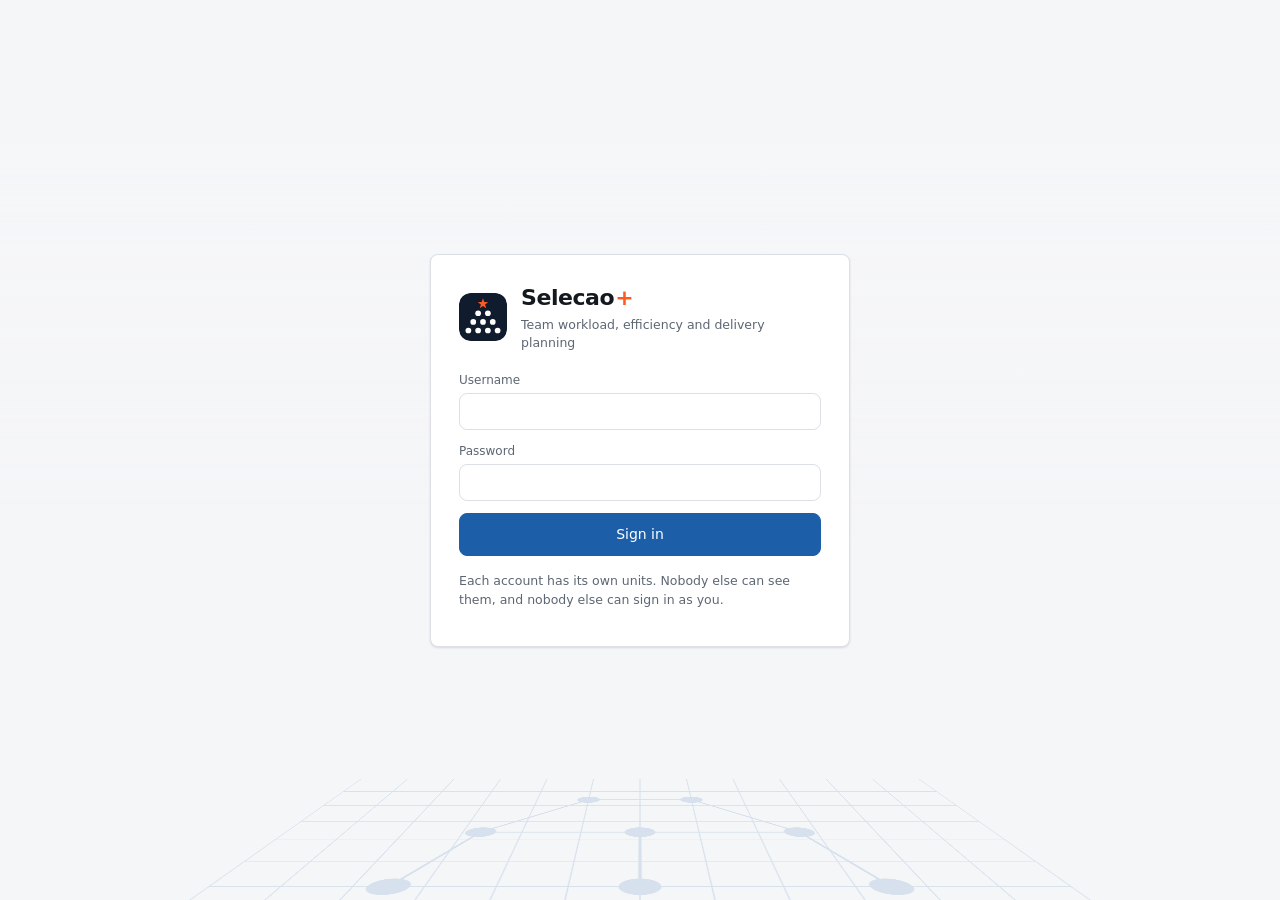
==== commit a098e7f9: "Every unit is its own database, with no workbook behind it A unit used to be a Workload & Profit Pla" ====
--- a/workload_app/static/login.html
+++ b/workload_app/static/login.html
@@ -41,7 +41,7 @@
   </form>
 
   <p class="muted login-note" id="login-note">
-    Each account has its own workbooks. Nobody else can see them, and nobody
+    Each account has its own units. Nobody else can see them, and nobody
     else can sign in as you.
   </p>
 </main>
--- a/workload_app/static/app.css
+++ b/workload_app/static/app.css
@@ -1030,3 +1030,134 @@
 .map-legend .map-done { color: var(--muted); }
 .map-sep { border-left: 1px solid var(--border); height: 14px; }
 .map-team { display: inline-flex; align-items: center; gap: 5px; }
+
+/* -- the planner --------------------------------------------------------- */
+
+.plan-toolbar { display: flex; justify-content: space-between; align-items: center;
+  gap: 10px; flex-wrap: wrap; margin: 4px 0 14px; }
+.plan-nav { display: flex; align-items: center; gap: 6px; flex-wrap: wrap; }
+.plan-date { min-width: 150px; text-align: center; }
+
+.quick-add { display: flex; gap: 8px; flex-wrap: wrap; align-items: center;
+  background: var(--surface); border: 1px solid var(--border);
+  border-left: 4px solid var(--accent); border-radius: var(--radius);
+  padding: 10px 12px; margin-bottom: 12px; box-shadow: var(--shadow); }
+.quick-add input[type="text"] { flex: 1 1 260px; min-width: 0; font-size: 15px;
+  padding: 9px 10px; }
+.quick-add-options { display: flex; gap: 6px; flex-wrap: wrap; align-items: center; }
+.quick-add-options select { max-width: 210px; }
+
+.request-list { list-style: none; margin: 8px 0 0; padding: 0; display: grid; gap: 6px; }
+.request { display: grid; grid-template-columns: 9.5em minmax(0, 1fr) auto; gap: 10px;
+  align-items: center; padding: 7px 10px; border: 1px solid var(--border);
+  border-left: 4px solid var(--accent); border-radius: var(--radius); }
+.request.is-done { opacity: .6; border-left-color: var(--ok); }
+.request.is-done b { text-decoration: line-through; }
+.request.is-late { border-left-color: var(--bad); }
+.request-time { font-variant-numeric: tabular-nums; font-weight: 600; font-size: 13px; }
+
+.day-grid { display: grid; gap: 12px;
+  grid-template-columns: repeat(auto-fill, minmax(280px, 1fr)); }
+.day-card { background: var(--surface); border: 1px solid var(--border);
+  border-radius: var(--radius); padding: 10px 12px; box-shadow: var(--shadow); }
+.day-card.is-over { border-top: 3px solid var(--bad); }
+.day-card header { display: flex; align-items: baseline; gap: 8px; flex-wrap: wrap;
+  margin-bottom: 6px; }
+.day-card header .pill { margin-left: auto; }
+.day-card { display: flex; flex-direction: column; }
+.day-card .day-away { margin-top: auto; align-self: flex-start; padding: 6px 0 0; border: 0;
+  background: none; color: var(--muted); font: inherit; font-size: 12px; cursor: pointer; }
+.day-card .day-away:hover { color: var(--accent, inherit); text-decoration: underline; }
+.day-blocks { list-style: none; margin: 0; padding: 0; display: grid; gap: 3px; }
+.block { display: grid; grid-template-columns: 6.6em minmax(0, 1fr); gap: 8px;
+  padding: 4px 6px; border-radius: 5px; font-size: 13px; background: var(--surface-2); }
+.block-time { font-variant-numeric: tabular-nums; color: var(--muted); }
+.block-what { overflow-wrap: anywhere; }
+.block-kind { font-size: 11px; font-weight: 600; text-transform: uppercase;
+  letter-spacing: .03em; margin-right: 6px; }
+.block-request { background: var(--accent-soft); }
+.block-request .block-kind { color: var(--accent); }
+.block-submission { background: var(--warn-soft); }
+.block-submission .block-kind { color: var(--warn); }
+.block-meeting .block-kind, .block-task .block-kind { color: var(--muted); }
+.block.is-done { opacity: .55; text-decoration: line-through; }
+.week-cell { cursor: pointer; }
+.share-text { white-space: pre-wrap; font: 13px/1.5 var(--mono); }
+
+.need-weeks { display: flex; gap: 3px; align-items: flex-end; height: 38px;
+  margin-top: 4px; }
+.need-week { position: relative; flex: 1 1 0; height: 100%;
+  background: var(--surface-2); border-radius: 2px; }
+.need-bar { position: absolute; left: 0; right: 0; bottom: 0;
+  background: var(--series-1); opacity: .55; border-radius: 2px; }
+.need-week.is-short .need-bar { background: var(--bad); opacity: .8; }
+.need-cap { position: absolute; left: -1px; right: -1px; height: 2px;
+  background: var(--text); }
+
+.plan-team { margin-top: 12px; }
+.plan-team-head { padding: 4px 0 6px; border-bottom: 1px solid var(--border);
+  margin-bottom: 4px; }
+.plan-person { border-bottom: 1px solid var(--border); }
+.plan-row { appearance: none; border: 0; background: none; font: inherit; color: inherit;
+  width: 100%; display: grid; cursor: pointer; text-align: left;
+  grid-template-columns: minmax(110px, 1.1fr) minmax(120px, 2fr) minmax(150px, 1.3fr) 16px;
+  gap: 12px; align-items: center; padding: 8px 2px; }
+.plan-row:hover { background: var(--surface-2); }
+.plan-track { position: relative; height: 12px; background: var(--surface-2);
+  border-radius: 6px; overflow: hidden; }
+.plan-fill, .plan-ghost { position: absolute; top: 0; bottom: 0; left: 0;
+  border-radius: 6px; }
+.plan-ghost { background: var(--muted); opacity: .25; }
+.plan-fill { opacity: .9; }
+.plan-ok, .plan-swatch-ok { background: var(--ok); }
+.plan-warn, .plan-swatch-warn { background: var(--warn); }
+.plan-bad, .plan-swatch-bad { background: var(--bad); }
+.plan-full { position: absolute; top: -2px; bottom: -2px; width: 2px;
+  background: var(--text); opacity: .6; }
+.plan-work { padding: 2px 0 12px; }
+.plan-moves { margin: 8px 0 0; padding-left: 18px; }
+.plan-moves li { margin: 4px 0; }
+.plan-moves .btn { margin-left: 6px; }
+
+@media (max-width: 700px) {
+  .plan-row { grid-template-columns: minmax(0, 1fr) 16px; }
+  .plan-track { grid-column: 1 / 2; }
+  .plan-figure { grid-column: 1 / 2; }
+  .request { grid-template-columns: minmax(0, 1fr) auto; }
+  .request-time { grid-column: 1 / -1; }
+  .quick-add-options { width: 100%; }
+  .quick-add-options select { flex: 1 1 45%; max-width: none; }
+  .quick-add-options .btn { flex: 1 1 100%; }
+  .day-grid { grid-template-columns: minmax(0, 1fr); }
+  .plan-date { min-width: 0; }
+}
+@media (max-width: 700px) {
+  #view-planner .view-head p { display: none; }
+}
+
+/* Public holidays: asked once, then one line under Away. */
+.linkish { border: 0; background: none; padding: 0; font: inherit; color: var(--accent);
+  cursor: pointer; text-decoration: underline; text-underline-offset: 2px; }
+.holiday-prompt { display: flex; flex-wrap: wrap; align-items: center; gap: 8px;
+  margin: 4px 0 10px; padding: 10px 12px; border-radius: var(--radius);
+  background: var(--surface-2); border-left: 3px solid var(--accent); }
+.holiday-prompt > span:first-child { flex: 1 1 260px; font-weight: 600; }
+
+/* Work coming: one line for a project just assigned. */
+.pill-muted { background: var(--surface-2); color: var(--muted); }
+.quick-add .num-input { width: 8em; }
+.quick-add .quick-add-options input.job-input { flex: 0 0 7em; width: 7em; font-size: 14px; }
+.inline-date { display: inline-flex; align-items: center; gap: 4px; }
+
+/* The drawing list: a template, an upload, and what it moves on. */
+.view-actions { display: flex; gap: 8px; flex-wrap: wrap; }
+.file-btn { position: relative; overflow: hidden; cursor: pointer; }
+.file-btn input[type="file"] { position: absolute; inset: 0; opacity: 0; cursor: pointer; }
+.drawing-list { grid-column: 1 / -1; min-width: 0; }
+.drawing-list .row { display: flex; gap: 8px; flex-wrap: wrap; margin: 10px 0; }
+.list-results { margin-top: 8px; }
+.list-proposals { margin: 0 0 12px; padding: 10px 12px; border-radius: var(--radius);
+  background: var(--accent-soft); border-left: 3px solid var(--accent); }
+.list-proposals .panel-head { align-items: center; }
+.plain-list { margin: 6px 0 0; padding-left: 18px; display: grid; gap: 4px; }
+.list-results .list-proposals { margin-top: 12px; }
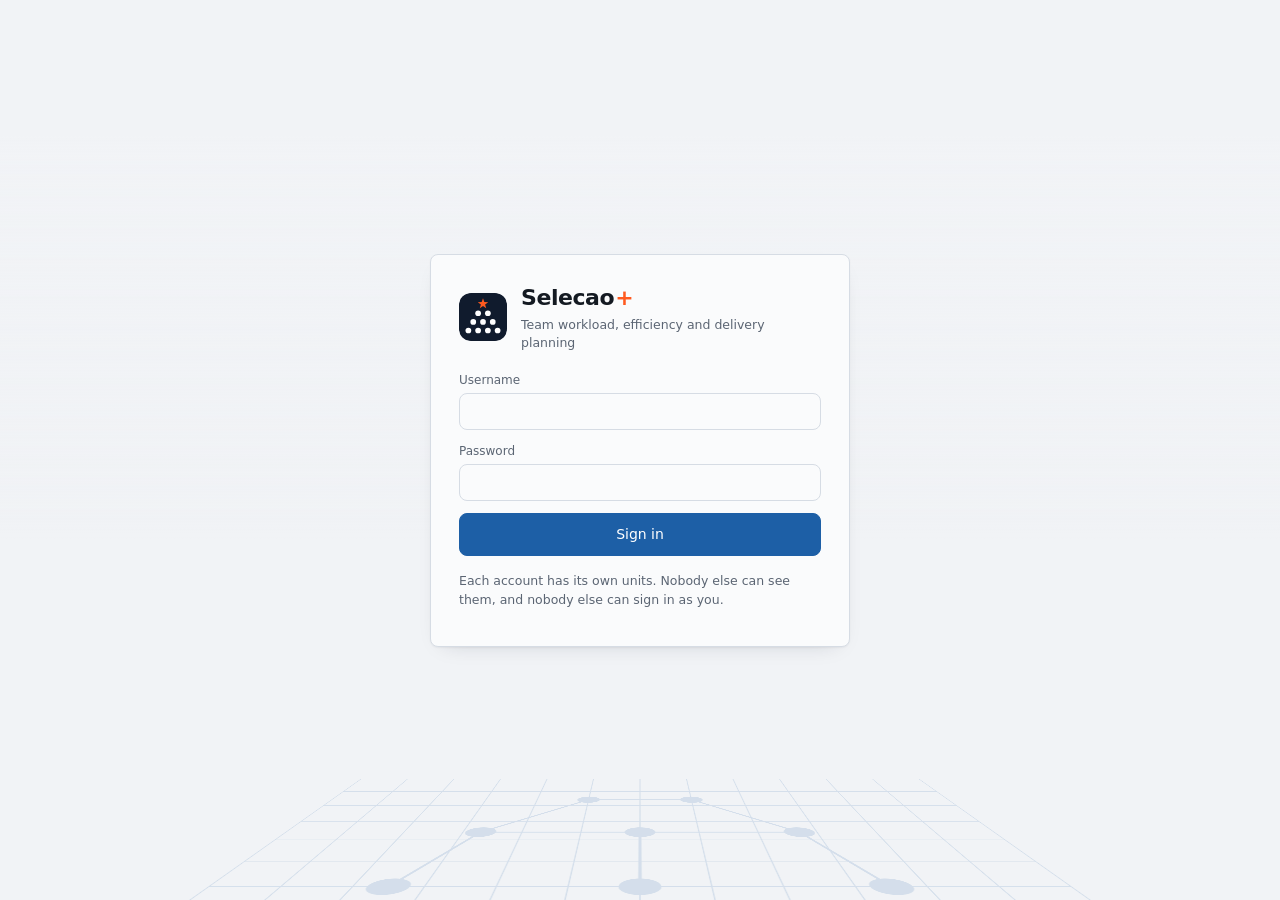
==== commit 4f2bb14b: "Control kit: own colours, message bars, number boxes with sums, searchable drop-downs, table filters" ====
--- a/workload_app/static/login.html
+++ b/workload_app/static/login.html
@@ -13,6 +13,7 @@
 <link rel="apple-touch-icon" href="brand/selecao-apple-touch-180.png">
 <link rel="manifest" href="manifest.json" crossorigin="use-credentials">
 <link rel="stylesheet" href="app.css">
+<link rel="stylesheet" href="kit.css">
 </head>
 <body class="login-page">
 
@@ -46,14 +47,15 @@
   </p>
 </main>
 
+<script src="common.js"></script>
 <script>
 const form = document.getElementById('login-form');
 const errors = document.getElementById('login-error');
 const button = document.getElementById('btn-login');
 
 /* If this installation has no accounts at all, say so rather than letting
-   somebody guess passwords against a door with nothing behind it. */
-const BASE = new URL('.', window.location.href).pathname.replace(/\/$/, '');
+   somebody guess passwords against a door with nothing behind it.
+   (BASE, where this page is served from, is common.js's.) */
 fetch(`${BASE}/api/auth/me`, { headers: { Accept: 'application/json' } })
   .then((r) => r.json())
   .then((data) => {
--- a/workload_app/static/app.css
+++ b/workload_app/static/app.css
@@ -117,10 +117,6 @@
   top: env(safe-area-inset-top, 0px); z-index: 20;
 }
 .brand { display: flex; align-items: center; gap: 12px; min-width: 0; }
-/* The mark: three months of effort under the line that is the capacity, which
-   is the one picture this whole app draws. Inline SVG so it is sharp at any
-   size and takes its two colours from the theme. */
-.mark { display: block; width: 32px; height: 32px; flex: none; }
 /* The logo is one file, logo.svg, so a new one is a file swap. */
 .logo { display: block; width: 34px; height: 34px; flex: none; border-radius: 9px;
   object-fit: contain; }
@@ -130,12 +126,6 @@
 /* The orange of the star in the logo. */
 .wordmark-plus { color: #FF5A1F; margin-left: 1px; }
 .brand-divider { width: 1px; align-self: stretch; background: var(--border); margin: 2px 2px; }
-.mark svg { display: block; width: 100%; height: 100%; }
-.mark-bg { fill: var(--accent); }
-/* The surface colour, so the bars read light on blue in daylight and dark on
-   blue at night -- either way against the accent, never against the page. */
-.mark-bar { fill: var(--surface); }
-.mark-rule { fill: var(--surface); opacity: .55; }
 .brand p { margin: 0; max-width: 46vw; overflow: hidden;
   text-overflow: ellipsis; white-space: nowrap; }
 .topbar-actions { display: flex; align-items: center; gap: 8px; flex: none; }
@@ -242,7 +232,7 @@
 
 /* engineer blocks: a grid of cards rather than one long column */
 .eng-grid { display: grid; gap: 12px; margin-top: 10px;
-  grid-template-columns: repeat(auto-fill, minmax(320px, 1fr)); }
+  grid-template-columns: repeat(auto-fit, minmax(320px, 1fr)); }
 .eng { border: 1px solid var(--border); border-radius: var(--radius);
   padding: 12px 14px; background: var(--surface); min-width: 0; }
 .eng-trend { margin-top: 10px; }
@@ -266,11 +256,6 @@
 .bar > span { display: block; width: 100%; min-height: 2px;
   background: var(--accent); border-radius: 2px 2px 0 0; }
 .bar.over > span { background: var(--bad); }
-.bar-labels { display: flex; gap: 3px; margin-top: 4px; }
-.bar-labels div { flex: 1 0 14px; text-align: center; font-size: 9.5px;
-  color: var(--muted); overflow: hidden; }
-.chart-legend { display: flex; gap: 14px; font-size: 11.5px; color: var(--muted);
-  margin-top: 6px; }
 
 /* tables */
 .table-wrap { overflow-x: auto; background: var(--surface);
@@ -397,22 +382,6 @@
 .chooser details { margin-top: 18px; }
 .chooser summary { cursor: pointer; color: var(--accent); font-weight: 500; }
 
-.file-list { display: flex; flex-direction: column; gap: 6px; }
-.file-row {
-  display: flex; align-items: center; gap: 12px; width: 100%; text-align: left;
-  background: var(--surface); border: 1px solid var(--border);
-  border-radius: var(--radius); padding: 9px 12px; cursor: pointer;
-  font: inherit; color: var(--text);
-}
-.file-row:hover { background: var(--surface-2); border-color: var(--accent); }
-.file-row .icon { flex: none; opacity: .65; }
-.file-row .who { min-width: 0; flex: 1; }
-.file-row .who b { display: block; font-weight: 600; }
-.file-row .who span { display: block; font-size: 11.5px; color: var(--muted);
-  overflow: hidden; text-overflow: ellipsis; white-space: nowrap; }
-.file-row .meta { flex: none; font-size: 11.5px; color: var(--muted);
-  font-variant-numeric: tabular-nums; }
-
 /* -- capacity meter ------------------------------------------------------ */
 .meter { height: 8px; border-radius: 4px; background: var(--surface-2);
   overflow: hidden; margin: 8px 0 6px; }
@@ -422,13 +391,12 @@
 .meter.bad > span { background: var(--bad); }
 
 /* -- units --------------------------------------------------------------- */
-.mark-lg { width: 44px; height: 44px; }
 .chooser-head { display: flex; align-items: center; gap: 14px; margin-bottom: 6px; }
 .chooser-head h1 { font-size: 22px; }
 .chooser-head p { margin: 2px 0 0; }
 
 .unit-grid { display: grid; gap: 10px;
-  grid-template-columns: repeat(auto-fill, minmax(280px, 1fr)); }
+  grid-template-columns: repeat(auto-fit, minmax(280px, 1fr)); }
 .unit-card { position: relative; display: flex; border: 1px solid var(--border);
   border-radius: var(--radius); background: var(--surface); }
 .unit-card:hover { border-color: var(--accent); }
@@ -443,8 +411,6 @@
   text-overflow: ellipsis; white-space: nowrap; }
 
 
-.add-unit { margin-top: 22px; border-top: 1px solid var(--border); padding-top: 14px; }
-.add-unit > summary { cursor: pointer; font-weight: 600; color: var(--accent); }
 .add-unit-body { padding-top: 14px; }
 
 /* -- shell --------------------------------------------------------------- */
@@ -454,9 +420,6 @@
 
 /* -- project detail ------------------------------------------------------ */
 .crumb { display: flex; align-items: center; gap: 10px; margin-bottom: 10px; }
-.panel-head { display: flex; justify-content: space-between; align-items: flex-start;
-  gap: 16px; margin-bottom: 10px; }
-.panel-head h3 { margin-bottom: 2px; }
 .form-grid { display: grid; gap: 13px;
   grid-template-columns: repeat(auto-fit, minmax(240px, 1fr)); }
 .form-grid .full { grid-column: 1 / -1; }
@@ -816,7 +779,6 @@
 .hero-empty { color: var(--muted); font-size: 13px; }
 
 /* -- team ---------------------------------------------------------------- */
-.slot-note { font-size: 11.5px; color: var(--muted); }
 #definitions-panel { padding: 0; }
 #definitions-panel > summary { cursor: pointer; padding: 14px 17px;
   font-size: 13px; }
@@ -1057,14 +1019,13 @@
 .request-time { font-variant-numeric: tabular-nums; font-weight: 600; font-size: 13px; }
 
 .day-grid { display: grid; gap: 12px;
-  grid-template-columns: repeat(auto-fill, minmax(280px, 1fr)); }
-.day-card { background: var(--surface); border: 1px solid var(--border);
+  grid-template-columns: repeat(auto-fit, minmax(280px, 1fr)); }
+.day-card { display: flex; flex-direction: column; background: var(--surface); border: 1px solid var(--border);
   border-radius: var(--radius); padding: 10px 12px; box-shadow: var(--shadow); }
 .day-card.is-over { border-top: 3px solid var(--bad); }
 .day-card header { display: flex; align-items: baseline; gap: 8px; flex-wrap: wrap;
   margin-bottom: 6px; }
 .day-card header .pill { margin-left: auto; }
-.day-card { display: flex; flex-direction: column; }
 .day-card .day-away { margin-top: auto; align-self: flex-start; padding: 6px 0 0; border: 0;
   background: none; color: var(--muted); font: inherit; font-size: 12px; cursor: pointer; }
 .day-card .day-away:hover { color: var(--accent, inherit); text-decoration: underline; }
@@ -1080,6 +1041,31 @@
 .block-submission { background: var(--warn-soft); }
 .block-submission .block-kind { color: var(--warn); }
 .block-meeting .block-kind, .block-task .block-kind { color: var(--muted); }
+.block-meeting { background: var(--ok-soft); }
+.block-management { background: var(--ok-soft); }
+.block-half_day { background: var(--warn-soft); }
+.block-half_day .block-kind { color: var(--warn); }
+.block-management .block-kind { color: var(--ok); }
+.block-development { background: var(--accent-soft); }
+.block-development .block-kind { color: var(--accent); }
+.block-agenda { margin-top: 3px; font-size: 12px; }
+.block-agenda summary { cursor: pointer; color: var(--muted); }
+.block-agenda ul, .ci-agenda { margin: 4px 0 0; padding-left: 18px; }
+.ci-lead + .ci-lead { margin-top: 12px; padding-top: 12px; border-top: 1px solid var(--border); }
+.ci-meetings { list-style: none; margin: 6px 0 0; padding: 0; display: grid; gap: 4px; }
+.ci-meetings summary { cursor: pointer; }
+.ci-meet-when { display: inline-block; min-width: 10.5em; margin-right: 8px; color: var(--muted);
+  font-variant-numeric: tabular-nums; }
+.ci-agenda li { margin: 2px 0; }
+.ci-together-table .ci-unit-row td { border-top: 1px solid var(--border); }
+.ci-together-table .ci-unit-row.is-current { background: var(--accent-soft); }
+.ci-together-table .ci-team-row td:first-child { padding-left: 26px; color: var(--muted); }
+.ci-together-table .dot { display: inline-block; width: 8px; height: 8px; border-radius: 50%;
+  margin-right: 8px; vertical-align: middle; }
+.ci-together-table .dot-ok { background: var(--ok); }
+.ci-together-table .dot-warn { background: var(--warn); }
+.ci-together-table .dot-bad { background: var(--bad); }
+.ci-together-notes { margin: 10px 0 0; padding-left: 18px; font-size: 13px; }
 .block.is-done { opacity: .55; text-decoration: line-through; }
 .week-cell { cursor: pointer; }
 .share-text { white-space: pre-wrap; font: 13px/1.5 var(--mono); }
@@ -1161,3 +1147,333 @@
 .list-proposals .panel-head { align-items: center; }
 .plain-list { margin: 6px 0 0; padding-left: 18px; display: grid; gap: 4px; }
 .list-results .list-proposals { margin-top: 12px; }
+
+/* -- Check-ins ------------------------------------------------------------ */
+
+/* Free hours: a grid of days, each cell shaded by how much of the day is free,
+   so who has room, and when, reads at a glance before any number does. */
+.ci-free-table td.ci-cell { text-align: center; font-variant-numeric: tabular-nums;
+  font-size: 12.5px; color: var(--muted); padding: 7px 6px; min-width: 46px; }
+.ci-free-table td.ci-free { color: var(--ok); font-weight: 600;
+  background: color-mix(in srgb, var(--ok) calc(var(--free, 0) * 30%), transparent); }
+.ci-free-table td.ci-over { color: var(--bad); font-size: 11.5px; opacity: .8; }
+.ci-free-table td.ci-away { color: var(--muted); font-style: italic;
+  background: repeating-linear-gradient(135deg, var(--surface-2) 0 6px, transparent 6px 12px); }
+.ci-free-table th.num { text-align: center; }
+.ci-free-table tfoot td { font-weight: 600; background: var(--surface-2); text-align: center; }
+.ci-free-table tfoot td:first-child { text-align: left; }
+.ci-dayhead { display: inline-flex; flex-direction: column; align-items: center;
+  line-height: 1.2; font-weight: 500; }
+.ci-dayhead b { font-size: 13px; color: var(--text); }
+.ci-take { display: flex; flex-wrap: wrap; gap: 8px; align-items: center; margin: 12px 0 0; }
+
+/* One card per person: how loaded they have been, their free hours, and what
+   to ask them. The edge colour is the same signal as the pill. */
+.ci-grid { display: grid; gap: 12px; margin-top: 10px;
+  grid-template-columns: repeat(auto-fit, minmax(320px, 1fr)); }
+.ci-card { border: 1px solid var(--border); border-left: 4px solid var(--accent);
+  border-radius: var(--radius); padding: 12px 14px; background: var(--surface);
+  min-width: 0; display: flex; flex-direction: column; gap: 6px; }
+.ci-card.ci-rest { border-left-color: var(--bad); }
+.ci-card.ci-busy { border-left-color: var(--warn); }
+.ci-card.ci-fresh { border-left-color: var(--ok); }
+.ci-head { display: flex; justify-content: space-between; align-items: flex-start; gap: 8px; }
+.ci-who { min-width: 0; }
+.ci-who .muted { font-size: 12px; margin-top: 1px; }
+.ci-head .swatch { margin-right: 6px; }
+td.ci-ask { white-space: normal; min-width: 280px; }
+.ci-chart .ci-bars { width: 100%; height: 64px; display: block; }
+.ci-bar-on { fill: var(--ok); opacity: .85; }
+.ci-bar-over { fill: var(--bad); }
+.ci-bar-light { fill: var(--warn); opacity: .75; }
+.ci-bar-away { fill: var(--border); }
+.ci-line { stroke: var(--text); stroke-width: 1; stroke-dasharray: 3 3; opacity: .55; }
+.ci-facts, .ci-free-line { margin: 0; font-size: 12.5px; }
+.ci-facts { color: var(--muted); }
+.ci-points { list-style: none; margin: 4px 0 0; padding: 0; display: grid; gap: 6px; }
+.ci-point { display: grid; grid-template-columns: auto 1fr; gap: 8px; align-items: baseline;
+  font-size: 12.5px; padding-top: 6px; border-top: 1px dashed var(--border); }
+.ci-point .pill { font-size: 11px; padding: 1px 7px; }
+.ci-point:has(.ci-seen) { grid-template-columns: auto 1fr auto; }
+.ci-seen { padding: 1px 10px; font-size: 12px; margin-left: 6px; }
+.ci-none { margin: 4px 0 0; }
+
+/* The short version on Overview. */
+.ci-sums { display: grid; gap: 10px; grid-template-columns: repeat(3, minmax(0, 1fr)); }
+@media (max-width: 900px) { .ci-sums { grid-template-columns: 1fr; } }
+.ci-sum { border-radius: var(--radius); padding: 10px 12px; display: flex;
+  flex-direction: column; gap: 2px; font-size: 12.5px; border: 1px solid var(--border);
+  border-left: 4px solid var(--accent); }
+.ci-sum b { font-size: 14px; }
+.ci-sum span { color: var(--muted); }
+.ci-sum-bad { border-left-color: var(--bad); }
+.ci-sum-ok { border-left-color: var(--ok); }
+.ci-sum-warn { border-left-color: var(--warn); }
+/* On a phone the cards already carry every checkpoint; the long table would
+   only squeeze them into a column a word wide. */
+@media (max-width: 760px) { .ci-all { display: none; } }
+
+/* The loading ship (voyage.js): a container ship sails to the quay while the
+   server works, the same one as AHM's Triton. It fades in only after a moment,
+   so a quick answer never flashes it. */
+.voyage-veil { position: fixed; inset: 0; z-index: 200; display: flex; justify-content: center;
+  align-items: flex-start; padding: 22vh 16px 0;
+  background: color-mix(in srgb, var(--bg) 55%, transparent);
+  animation: voyage-fade .25s ease-out .35s both; }
+.voyage-veil[hidden], .voyage-veil:empty { display: none; }
+.voyage-veil.voyage-quick { animation-delay: 0s; }
+.voyage-box { width: min(440px, 100%); background: var(--surface); border: 1px solid var(--border);
+  border-radius: 12px; padding: 14px 18px 10px; box-shadow: 0 10px 30px rgba(0, 0, 0, .15); }
+.voyage { position: relative; height: 34px; margin: 4px 0 2px; border-radius: 0 0 8px 8px;
+  background: linear-gradient(180deg, transparent 0 21px, #bfe3f2 21px, #7cc3e2 34px); }
+.voyage .sea { position: absolute; inset: 0 20px 0 0; }
+.voyage .sea i { position: relative; display: block; height: 100%; min-width: 58px; border-radius: 0 0 0 8px;
+  background:
+    linear-gradient(90deg, rgba(255,255,255,0) 0, rgba(255,255,255,.85) calc(100% - 30px), rgba(255,255,255,0) 100%) 0 23px / 100% 4px no-repeat,
+    repeating-linear-gradient(90deg, rgba(255,255,255,.55) 0 10px, rgba(255,255,255,0) 10px 18px) 0 29px / 100% 2px no-repeat,
+    linear-gradient(180deg, transparent 0 21px, #1e8fc0 21px) 0 0 / 100% 100% no-repeat; }
+.voyage .ship { position: absolute; right: -1px; top: 4px; width: 56px; height: 23px; overflow: visible;
+  transform-origin: 50% 90%; animation: voyage-bob 2.4s ease-in-out infinite; }
+.voyage .hull { fill: #00467a; } .voyage .boot { fill: #c0392b; }
+.voyage .bridge { fill: #f4f6f8; stroke: #9aa7b3; stroke-width: .5; }
+.voyage .win { fill: #00467a; } .voyage .funnel { fill: #e0583a; }
+.voyage .boxes rect { stroke: rgba(0, 0, 0, .25); stroke-width: .4; }
+.voyage .line { fill: none; stroke: #5a4a2e; stroke-width: 1.2; opacity: 0; transition: opacity .4s; }
+.voyage .quay { position: absolute; right: 0; top: 12px; bottom: 0; width: 20px; border-radius: 3px 0 8px 0;
+  background: repeating-linear-gradient(0deg, #b8b4aa 0 5px, #aaa59a 5px 6px); box-shadow: inset 2px 0 0 #8c877c; }
+.voyage .quay b { position: absolute; left: 6px; top: -5px; width: 7px; height: 6px;
+  border-radius: 3px 3px 1px 1px; background: #4a4f55; }
+.voyage.moored .ship { animation: none; transform: none; }
+.voyage.moored .line { opacity: 1; }
+.voyage.moored .quay b { background: #2f9e6e; }
+.voyage-text { margin: 4px 0 0; font-size: .875rem; color: var(--muted); }
+@keyframes voyage-bob { 0%, 100% { transform: translateY(0) rotate(0); }
+  50% { transform: translateY(1.5px) rotate(-1.2deg); } }
+@keyframes voyage-fade { from { opacity: 0; } to { opacity: 1; } }
+@media (prefers-reduced-motion: reduce) { .voyage .ship { animation: none; } }
+@media print { .voyage-veil { display: none !important; } }
+
+/* --------------------------------- notifications panel (push.js) */
+.wk-lines { list-style: none; padding: 0; margin: 10px 0 0; display: grid; gap: 6px; }
+.wk-dot { display: inline-block; width: 9px; height: 9px; border-radius: 50%; margin-right: 8px; background: var(--accent); }
+.wk-dot-bad { background: var(--bad); }
+.wk-dot-warn { background: var(--warn); }
+.wk-dot-ok { background: var(--ok); }
+.wk-task { margin-top: 12px; padding: 10px 12px; border-radius: var(--radius); background: var(--surface-2); }
+.wk-task-line { display: flex; gap: 8px; align-items: center; }
+.wk-task-line code { flex: 1; min-width: 0; overflow-x: auto; white-space: nowrap; font-size: 11.5px; padding: 6px 8px;
+  border-radius: 6px; background: var(--surface); border: 1px solid var(--border); }
+.wk-sent { margin-top: 12px; }
+.wk-sent summary { cursor: pointer; font-weight: 600; }
+
+/* -------------------------------------------------------------- My day */
+.md-panel .panel-head { display: flex; justify-content: space-between; gap: 12px;
+  align-items: flex-start; flex-wrap: wrap; }
+.md-nav { display: flex; gap: 6px; flex-wrap: wrap; }
+.md-list { list-style: none; margin: 8px 0 0; padding: 0; display: grid; gap: 0; }
+.md-item { display: grid; grid-template-columns: 86px 1fr; gap: 10px; padding: 10px 0;
+  border-top: 1px solid var(--border); }
+.md-item:first-child { border-top: 0; }
+.md-time { font-variant-numeric: tabular-nums; font-size: 13px; color: var(--muted);
+  padding-top: 2px; }
+.md-title { font-weight: 600; overflow-wrap: anywhere; }
+.md-project { font-family: var(--mono); font-size: 11.5px; font-weight: 500;
+  color: var(--muted); white-space: nowrap; }
+.md-meta { display: flex; gap: 8px; align-items: center; flex-wrap: wrap; margin-top: 3px; }
+.md-actions { display: flex; gap: 6px; align-items: center; flex-wrap: wrap; margin-top: 8px; }
+.md-actions .btn { min-height: 34px; }
+.md-done { border-color: var(--ok); color: var(--ok); }
+.md-is-done .md-title { text-decoration: line-through; color: var(--muted); }
+.md-meeting .md-time, .md-management .md-time, .md-development .md-time { color: var(--accent); }
+.md-work .md-title { font-weight: 500; }
+.md-form { display: flex; gap: 6px; margin-top: 8px; flex-wrap: wrap; }
+.md-note { flex: 1 1 200px; min-width: 0; padding: 7px 9px; border: 1px solid var(--border);
+  border-radius: var(--radius); background: var(--surface); color: var(--text); font: inherit; }
+.md-later h4 { margin: 16px 0 0; font-size: 13px; color: var(--muted); }
+.md-help { display: grid; gap: 8px; margin-top: 14px; justify-items: start; }
+.md-ask { display: flex; gap: 8px; align-items: center; flex-wrap: wrap; font-size: 13px; }
+.md-off-form { display: flex; gap: 10px; flex-wrap: wrap; align-items: flex-end; }
+.md-off-form input { padding: 7px 9px; border: 1px solid var(--border);
+  border-radius: var(--radius); background: var(--surface); color: var(--text); font: inherit; }
+.md-off-note { flex: 1 1 220px; }
+.md-off-list { list-style: none; padding: 0; margin: 10px 0 0; display: grid; gap: 6px; }
+.md-off-list li { display: flex; gap: 6px; align-items: center; flex-wrap: wrap; }
+.md-sheet td, .md-sheet th { white-space: nowrap; }
+.md-line-name { max-width: 260px; overflow: hidden; text-overflow: ellipsis; }
+.md-src { font-size: 10.5px; font-weight: 500; color: var(--muted); }
+.md-src-booked { color: var(--ok); }
+.md-src-off { color: var(--warn); }
+.md-total td { border-top: 2px solid var(--border); font-weight: 600; }
+.md-line-overhead .code, .md-line-no_job .code { color: var(--muted); }
+@media (max-width: 640px) {
+  .md-item { grid-template-columns: 1fr; gap: 2px; }
+  .md-actions .btn { flex: 1 1 auto; }
+  .md-off-form > * { flex: 1 1 100%; }
+}
+@media print { .md-actions, .md-form, .md-nav, .md-help, #myoff { display: none !important; } }
+
+/* Outlook meetings: linking a calendar, busy times only. */
+.cal-steps { margin: 8px 0 10px; padding-left: 20px; display: grid; gap: 4px; font-size: 13.5px; }
+.cal-paste { display: flex; gap: 8px; align-items: center; flex-wrap: wrap; margin: 6px 0; }
+.cal-paste input { flex: 1 1 240px; min-width: 0; padding: 7px 9px; border: 1px solid var(--border);
+  border-radius: var(--radius); background: var(--surface); color: var(--text); font: inherit; }
+.cal-change summary { cursor: pointer; font-size: 13px; color: var(--muted); margin: 6px 0; }
+.cal-problem { color: var(--bad); }
+.request.cal-person { display: flex; flex-wrap: wrap; align-items: center; }
+.cal-person .request-what { flex: 1 1 220px; min-width: 0; }
+.cal-person .cal-paste { flex: 2 1 300px; margin: 0; }
+@media (max-width: 640px) { .cal-paste .btn { flex: 1 1 100%; } }
+@media print { .cal-panel, #mycalendar { display: none !important; } }
+
+/* Meetings typed in by hand. */
+.meet-form { display: grid; gap: 8px; margin: 8px 0 12px; padding: 12px;
+  border: 1px solid var(--border); border-radius: var(--radius); background: var(--surface-2, transparent); }
+.meet-row { display: flex; gap: 10px; flex-wrap: wrap; align-items: flex-end; }
+.meet-row > .grow { flex: 1 1 260px; min-width: 0; }
+.meet-form input[type=text], .meet-form input[type=date], .meet-form input[type=time], .meet-form select {
+  padding: 7px 9px; border: 1px solid var(--border); border-radius: var(--radius);
+  background: var(--surface); color: var(--text); font: inherit; }
+.meet-people { align-items: center; gap: 6px 14px; }
+.meet-people > .muted { flex: 1 1 100%; }
+.meet-who { display: inline-flex; align-items: center; gap: 4px; font-size: 13.5px; }
+.meet-client { background: var(--bad-soft); color: var(--bad); }
+.meet-trade { background: var(--warn-soft, #fff3d6); color: var(--warn); }
+.meet-internal { background: var(--surface-2, #eef1f5); color: var(--muted); }
+.request.meet-item { grid-template-columns: 11.5em minmax(0, 1fr) auto; }
+@media (max-width: 640px) {
+  .request.meet-item { grid-template-columns: 1fr auto; }
+  .meet-item .request-time { grid-column: 1 / -1; }
+  .meet-row > * { flex: 1 1 45%; }
+  .meet-form .btn-primary { flex: 1 1 100%; }
+}
+@media print { .meet-form { display: none !important; } }
+
+.md-goal-list { margin: 4px 0 6px; padding-left: 18px; display: grid; gap: 4px; }
+
+/* -- what a number means: the "i" beside its name, and what it opens -- */
+.why-btn {
+  display: inline-flex; align-items: center; justify-content: center;
+  width: 16px; height: 16px; margin-left: 5px; padding: 0;
+  border: 1px solid var(--border); border-radius: 50%;
+  background: var(--surface); color: var(--muted);
+  font: italic 600 10px/1 Georgia, 'Times New Roman', serif;
+  vertical-align: middle; cursor: pointer; flex: none;
+  text-transform: none; letter-spacing: 0;
+}
+.why-btn:hover, .why-btn:focus-visible { color: var(--accent); border-color: var(--accent); }
+/* A bigger target on a phone, without a bigger circle. */
+@media (pointer: coarse) {
+  .why-btn { position: relative; }
+  .why-btn::after { content: ''; position: absolute; inset: -12px; }
+}
+.why-pop {
+  position: fixed; z-index: 1000; width: min(340px, calc(100vw - 16px));
+  padding: 12px 14px; border: 1px solid var(--border); border-radius: 12px;
+  background: var(--surface); color: var(--text, inherit);
+  box-shadow: 0 10px 30px rgba(0, 0, 0, .18);
+  font-size: 13px; line-height: 1.45; text-align: left;
+  text-transform: none; letter-spacing: 0; font-weight: 400;
+}
+.why-head { display: flex; align-items: center; justify-content: space-between; gap: 8px; }
+.why-head h4 { margin: 0; font-size: 14px; }
+.why-close {
+  border: 0; background: none; color: var(--muted); font-size: 20px; line-height: 1;
+  cursor: pointer; padding: 0 2px;
+}
+.why-row { margin-top: 8px; }
+.why-row b { display: block; font-size: 11px; color: var(--muted); text-transform: uppercase; letter-spacing: .04em; }
+.why-row p { margin: 2px 0 0; }
+@media (max-width: 640px) {
+  .why-pop {
+    left: 8px; right: 8px; bottom: calc(8px + env(safe-area-inset-bottom)); top: auto;
+    width: auto; max-height: 70vh; overflow: auto;
+  }
+}
+
+/* Official holidays: one list for the site */
+.official-panel { display: grid; gap: 10px; }
+.official-panel h4 { margin: 6px 0 0; }
+.official-add { display: flex; flex-wrap: wrap; gap: 8px; align-items: center; }
+.official-add .grow { flex: 1 1 160px; min-width: 0; }
+.official-day.is-off .request-what b { text-decoration: line-through; color: var(--muted); }
+
+/* A submission's preparation on the day plan: tap it to open the submission */
+.block.is-tappable { cursor: pointer; }
+.needs-sources { margin: 12px 0 4px; }
+.needs-sources summary { cursor: pointer; font-weight: 600; }
+.needs-sources tr.is-tappable { cursor: pointer; }
+.needs-sources tr.is-tappable:hover, .needs-sources tr.is-tappable:focus-visible { background: var(--accent-soft, rgba(80, 90, 200, .08)); }
+.block.is-tappable:hover, .block.is-tappable:focus-visible { outline: 2px solid var(--accent); outline-offset: -2px; }
+
+/* The sheet on the right: one submission, opened from its preparation */
+.side-sheet {
+  position: fixed; top: 0; right: 0; bottom: 0; z-index: 60;
+  width: min(420px, 100vw); display: flex; flex-direction: column;
+  background: var(--surface); border-left: 1px solid var(--border);
+  box-shadow: -10px 0 30px rgba(10, 14, 20, .18);
+}
+.side-sheet[hidden] { display: none; }
+.side-head {
+  display: flex; align-items: center; justify-content: space-between; gap: 10px;
+  padding: 14px 16px; background: var(--navy, #1f2a44); color: #fff;
+}
+.side-head h3 { margin: 0; font-size: 16px; color: inherit; }
+.side-head .side-close { color: inherit; }
+.side-body { overflow-y: auto; padding: 14px 16px 24px; }
+@media (min-width: 900px) { body.side-open main { margin-right: 420px; } }
+.sub-card { display: flex; flex-direction: column; gap: 12px; }
+.sub-card-job { margin: 0; font-size: 13px; color: var(--muted); }
+.sub-card-part { display: flex; flex-direction: column; gap: 8px; padding: 12px;
+  border: 1px solid var(--border); border-radius: 10px; background: var(--surface-2); }
+.sub-card-part h4 { margin: 0; }
+.sub-card-grid { display: grid; grid-template-columns: 1fr 1fr; gap: 8px 10px; }
+.sub-field { display: flex; flex-direction: column; gap: 3px; min-width: 0; }
+.sub-field .sub-label { font-size: 12px; font-weight: 600; color: var(--muted); }
+.sub-field input, .sub-field select { width: 100%; min-width: 0; }
+.sub-field .is-saved { outline: 2px solid var(--ok); }
+.sub-people { display: flex; flex-wrap: wrap; gap: 6px; }
+.sub-person { border: 1px solid var(--border); background: var(--surface); border-radius: 999px;
+  padding: 5px 12px; font: inherit; cursor: pointer; }
+.sub-person.is-on { background: var(--accent); border-color: var(--accent); color: #fff; }
+.bd-hours .bd-hours-box { width: 80px; }
+.sub-card-status { display: flex; flex-wrap: wrap; align-items: center; gap: 8px; }
+.sub-pick { max-width: 220px; }
+.sub-who-btn { border: 0; background: none; font: inherit; color: var(--accent); cursor: pointer; text-align: left; padding: 2px 0; }
+.sub-who-btn.is-empty { color: var(--warn); font-weight: 600; }
+/* Date history: a planned day that moved keeps where it was (subs.js). */
+.sub-slip { display: block; margin-top: 3px; border: 0; padding: 1px 7px; border-radius: 999px; font: inherit;
+  font-size: 11px; font-weight: 600; cursor: pointer; background: var(--surface-2); color: var(--muted); white-space: nowrap; }
+.sub-slip.is-later { background: var(--warn-soft); color: var(--warn); }
+.slip-strip { width: 100%; max-width: 360px; height: auto; display: block; }
+.slip-axis { stroke: var(--border); stroke-width: 2; }
+.slip-move { fill: none; stroke: var(--warn); stroke-width: 1.6; stroke-dasharray: 4 4; }
+.slip-was { fill: var(--surface); stroke: var(--muted); stroke-width: 2; }
+.slip-now { fill: var(--accent); stroke: var(--accent); stroke-width: 2; }
+.slip-day { font-size: 10.5px; fill: var(--muted); }
+.slip-day.is-now { fill: var(--text); font-weight: 700; }
+.slip-key { display: flex; align-items: center; flex-wrap: wrap; gap: 6px; margin: 0; }
+.slip-key-was, .slip-key-now { display: inline-block; width: 10px; height: 10px; border-radius: 50%; }
+.slip-key-was { border: 2px solid var(--muted); background: var(--surface); }
+.slip-key-now { background: var(--accent); }
+.slip-log { margin: 0; padding-left: 18px; display: flex; flex-direction: column; gap: 4px; font-size: 13px; }
+.slip-log li small { display: block; }
+/* People needed, month by month (planner.js, charts.monthForecast). */
+.mf-bar { fill: var(--series-1); }
+.mf-bar.is-busy { fill: var(--series-4); }
+.mf-bar.is-over { fill: var(--bad); }
+.mf-bar.is-pending { fill: none; stroke: var(--muted); stroke-dasharray: 3 3; }
+.mf-value { font-size: 12px; font-weight: 700; fill: var(--text); }
+.mf-value.is-over { fill: var(--bad); }
+.mf-have { stroke: var(--text); stroke-width: 2; }
+.mf-well { stroke: var(--ok); stroke-width: 2; stroke-dasharray: 5 4; }
+.mf-tag { font-size: 10.5px; font-weight: 650; }
+.mf-tag-have { fill: var(--text); }
+.mf-tag-well { fill: var(--ok); }
+.swatch.mf-sw-needed { background: var(--series-1); }
+.swatch-line.mf-sw-have { border-top: 2px solid var(--text); }
+.swatch-line.mf-sw-well { border-top-color: var(--ok); }
+.mf-months { margin: 6px 0 0; padding-left: 18px; font-size: 13px; }
+.needs-months { margin: 16px 0 6px; }
+.needs-months h4 { margin: 0 0 4px; }
+.subs-panel .panel-actions { flex: 0 0 auto; display: flex; gap: 6px; align-items: flex-start; }
+.mf-value.is-pending { font-size: 9.5px; font-weight: 600; fill: var(--muted); }
--- a/workload_app/static/kit.css
+++ b/workload_app/static/kit.css
@@ -0,0 +1,504 @@
+/* Selecao+ — kit.css: the control kit (kit.js, pick.js, tables.js).
+ *
+ * One set of colours for the whole app, held as tokens, and the controls
+ * built on them. Each control has the same five looks: at rest, under the
+ * pointer, pressed, switched off, and with keyboard focus.
+ *  - paper, not white: a soft canvas, cards a step lighter, a hairline round
+ *    each box; the logo's blue for the main action, focus and choices;
+ *  - status is never colour alone: an icon, a word and a colour together
+ *    (messages, answer cards, submission status, the "saved" light);
+ *  - number boxes that take sums (6*7.5), step with arrows, say their unit;
+ *  - drop-downs with a search box and recent picks; tables with a filter on
+ *    each heading; messages that close themselves; empty lists that say so.
+ * Loaded before polish.css, which keeps the last word on layout. */
+
+/* ---------------------------------------------------------------- tokens */
+:root {
+  --k-s0: #f1f3f6;          /* the canvas: soft slate paper */
+  --k-s1: #fafbfc;          /* cards and panels */
+  --k-s2: #ffffff;          /* raised */
+  --k-s3: #e6eaf0;          /* under the pointer */
+  --k-side: #eceff3;
+  --k-stroke: #d6dce4;
+  --k-stroke-strong: #b3bcc8;
+  --k-accent: #1d5fa6;
+  --k-accent-hover: #184f8b;
+  --k-accent-pressed: #133f70;
+  --k-accent-bright: #4b8fdc;
+  --k-accent-soft: #e2ecf7;
+  --k-accent-soft-pressed: #d0e0f2;
+  --k-accent-wash: #f1f6fc;
+  --k-accent-strong: #123a66;
+  --k-on-accent: #ffffff;
+  --k-focus: #1d5fa6;
+  --k-ok: #1b7340;  --k-ok-soft: #e3f1e8; --k-ok-strong: #11502c;
+  --k-warn: #8a5a00; --k-warn-soft: #f8efdc; --k-warn-strong: #5e3d00;
+  --k-bad: #b3261e;  --k-bad-soft: #fbeceb; --k-bad-line: #f0cdca; --k-bad-strong: #86190f;
+  --k-bad-hover: #9c2019;
+  --k-text0: #141a22; --k-text1: #323b47; --k-text2: #5b6573; --k-text3: #949daa;
+  --k-scrim: rgba(16, 27, 45, .45);
+  --k-glow: 0 6px 18px -6px rgba(16, 27, 45, .32);
+  --k-pop: 0 2px 6px rgba(16, 27, 45, .08), 0 24px 48px -18px rgba(16, 27, 45, .42);
+  --k-soft: 0 1px 2px rgba(16, 27, 45, .05), 0 8px 22px -14px rgba(16, 27, 45, .22);
+  --k-r: 8px;               /* controls */
+  --k-r-card: 12px;         /* cards and panels */
+  --k-ease: cubic-bezier(.2, .8, .2, 1);
+
+  /* The app's own names, pointed at the kit. */
+  --bg-base: var(--k-s0);
+  --surface-base: var(--k-s1);
+  --surface-2-base: var(--k-side);
+  --bg: var(--k-s0);
+  --surface: var(--k-s1);
+  --surface-2: var(--k-side);
+  --border: var(--k-stroke);
+  --text: var(--k-text0);
+  --muted: var(--k-text2);
+  --accent: var(--k-accent);
+  --accent-soft: var(--k-accent-soft);
+  --ok: var(--k-ok); --ok-soft: var(--k-ok-soft);
+  --warn: var(--k-warn); --warn-soft: var(--k-warn-soft);
+  --bad: var(--k-bad); --bad-soft: var(--k-bad-soft);
+  --radius: var(--k-r);
+  --shadow: var(--k-soft);
+  --lift: var(--k-soft);
+  --navy: #101b2d; --navy-2: #1a2a45;
+}
+@media (prefers-color-scheme: dark) {
+  :root:not([data-theme="light"]) {
+    --k-s0: #12151a; --k-s1: #1a1e25; --k-s2: #21262e; --k-s3: #2a303a; --k-side: #161a20;
+    --k-stroke: #2f3641; --k-stroke-strong: #444d5a;
+    --k-accent: #6aa9e9; --k-accent-hover: #5a9de3; --k-accent-pressed: #4a90dc; --k-accent-bright: #9cc6f2;
+    --k-accent-soft: #1e2b3b; --k-accent-soft-pressed: #24364c; --k-accent-wash: #172230; --k-accent-strong: #a7cdf5;
+    --k-on-accent: #0f1720; --k-focus: #9cc6f2;
+    --k-ok: #59c896; --k-ok-soft: #16291f; --k-ok-strong: #86dbb3;
+    --k-warn: #e0b357; --k-warn-soft: #2d2516; --k-warn-strong: #ecc983;
+    --k-bad: #ef8b8b; --k-bad-soft: #2f1c1c; --k-bad-line: #5a3030; --k-bad-strong: #f5b0b0; --k-bad-hover: #ec7676;
+    --k-text0: #eef1f5; --k-text1: #d0d6de; --k-text2: #9aa4b2; --k-text3: #6a7380;
+    --k-scrim: rgba(5, 8, 12, .7);
+    --k-glow: 0 0 18px -2px rgba(106, 169, 233, .5);
+    --k-pop: 0 2px 8px rgba(0, 0, 0, .4), 0 24px 48px -18px rgba(0, 0, 0, .7);
+    --k-soft: 0 1px 2px rgba(0, 0, 0, .3), 0 8px 22px -14px rgba(0, 0, 0, .6);
+    --navy: #0d1522; --navy-2: #15223a;
+  }
+}
+:root[data-theme="dark"] {
+  --k-s0: #12151a; --k-s1: #1a1e25; --k-s2: #21262e; --k-s3: #2a303a; --k-side: #161a20;
+    --k-stroke: #2f3641; --k-stroke-strong: #444d5a;
+    --k-accent: #6aa9e9; --k-accent-hover: #5a9de3; --k-accent-pressed: #4a90dc; --k-accent-bright: #9cc6f2;
+    --k-accent-soft: #1e2b3b; --k-accent-soft-pressed: #24364c; --k-accent-wash: #172230; --k-accent-strong: #a7cdf5;
+    --k-on-accent: #0f1720; --k-focus: #9cc6f2;
+    --k-ok: #59c896; --k-ok-soft: #16291f; --k-ok-strong: #86dbb3;
+    --k-warn: #e0b357; --k-warn-soft: #2d2516; --k-warn-strong: #ecc983;
+    --k-bad: #ef8b8b; --k-bad-soft: #2f1c1c; --k-bad-line: #5a3030; --k-bad-strong: #f5b0b0; --k-bad-hover: #ec7676;
+    --k-text0: #eef1f5; --k-text1: #d0d6de; --k-text2: #9aa4b2; --k-text3: #6a7380;
+    --k-scrim: rgba(5, 8, 12, .7);
+    --k-glow: 0 0 18px -2px rgba(106, 169, 233, .5);
+    --k-pop: 0 2px 8px rgba(0, 0, 0, .4), 0 24px 48px -18px rgba(0, 0, 0, .7);
+    --k-soft: 0 1px 2px rgba(0, 0, 0, .3), 0 8px 22px -14px rgba(0, 0, 0, .6);
+    --navy: #0d1522; --navy-2: #15223a;
+}
+
+
+/* Drawn icons, coloured by the word beside them. */
+.k-ico { display: inline-grid; place-items: center; flex: none; width: 20px; height: 20px; }
+.k-ico svg { width: 100%; height: 100%; fill: none; stroke: currentColor; stroke-width: 2; stroke-linecap: round; stroke-linejoin: round; }
+
+/* ------------------------------------------------- message bar (InfoBar) */
+/* An icon, a word for how it stands, the message, and what to do. */
+.infobar {
+  --sev: var(--k-accent); --sev-soft: var(--k-accent-wash); --sev-strong: var(--k-accent-strong);
+  display: grid; grid-template-columns: auto 1fr auto; align-items: start; gap: 4px 12px;
+  padding: 11px 12px 11px 14px; border-radius: var(--k-r-card);
+  border: 1px solid color-mix(in srgb, var(--sev) 34%, var(--k-stroke));
+  background: var(--sev-soft); color: var(--k-text1);
+}
+.infobar[data-sev="ok"] { --sev: var(--k-ok); --sev-soft: var(--k-ok-soft); --sev-strong: var(--k-ok-strong); }
+.infobar[data-sev="warn"] { --sev: var(--k-warn); --sev-soft: var(--k-warn-soft); --sev-strong: var(--k-warn-strong); }
+.infobar[data-sev="bad"] { --sev: var(--k-bad); --sev-soft: var(--k-bad-soft); --sev-strong: var(--k-bad-strong); border-color: var(--k-bad-line); }
+.infobar-ico { color: var(--sev); margin-top: 1px; }
+.infobar-body { min-width: 0; }
+.infobar-word {
+  font-weight: 700; color: var(--sev-strong); margin-right: 6px;
+}
+.infobar-text { overflow-wrap: anywhere; }
+.infobar-close {
+  appearance: none; border: 0; background: transparent; color: var(--k-text2); cursor: pointer;
+  width: 28px; height: 28px; margin: -4px -4px -4px 0; border-radius: 7px; display: grid; place-items: center;
+}
+.infobar-close:hover { background: color-mix(in srgb, var(--sev) 14%, transparent); color: var(--k-text0); }
+.infobar-close svg { width: 15px; height: 15px; }
+
+/* Toasts are message bars that close themselves; the pointer over one holds it. */
+.toasts { gap: 8px; z-index: 120; }
+.toast.infobar {
+  min-width: 260px; max-width: min(440px, calc(100vw - 24px)); padding: 11px 12px 11px 14px;
+  box-shadow: var(--k-pop); border-left-width: 1px !important; background: var(--sev-soft);
+  animation: k-toast-in .22s var(--k-ease);
+  position: relative; overflow: hidden;
+}
+.toast.infobar::after {
+  content: ""; position: absolute; left: 0; bottom: 0; height: 2px; width: 100%;
+  background: var(--sev); opacity: .5; transform-origin: left;
+  animation: k-toast-time var(--life, 4s) linear forwards;
+}
+.toast.infobar:hover::after { animation-play-state: paused; }
+.toast.infobar.is-leaving { opacity: 0; transform: translateY(6px); transition: opacity .25s, transform .25s; }
+@keyframes k-toast-in { from { opacity: 0; transform: translateY(10px) scale(.98); } }
+@keyframes k-toast-time { to { transform: scaleX(0); } }
+@media (max-width: 700px) {
+  .toasts { left: 10px; right: 10px; bottom: calc(86px + env(safe-area-inset-bottom, 0px)); align-items: stretch; }
+  .toast.infobar { max-width: none; }
+}
+
+/* The answer card under each tab's title: the same bar, bigger. */
+.answer { align-items: center; }
+.answer .answer-glyph {
+  width: 38px; height: 38px; border-radius: 11px; display: grid; place-items: center; flex: none;
+  color: var(--ans); background: color-mix(in srgb, var(--ans) 13%, transparent);
+}
+.answer .answer-glyph svg { width: 22px; height: 22px; fill: none; stroke: currentColor; stroke-width: 2; stroke-linecap: round; stroke-linejoin: round; }
+.answer .answer-word {
+  display: inline-block; margin-bottom: 2px; font-size: 11.5px; font-weight: 800; letter-spacing: .07em;
+  text-transform: uppercase; color: color-mix(in srgb, var(--ans) 80%, var(--k-text0));
+}
+.answer { --ans: var(--k-ok); }
+.answer[data-answer-tone="warn"] { --ans: var(--k-warn); }
+.answer[data-answer-tone="bad"] { --ans: var(--k-bad); }
+.answer[data-answer-tone="info"] { --ans: var(--k-accent); }
+.answer:has(.answer-glyph) .answer-dot { display: none; }
+
+/* ------------------------------------------------- empty list (EmptyState) */
+.empty {
+  display: flex; flex-direction: column; align-items: center; gap: 6px;
+  padding: 18px 16px; color: var(--k-text2); text-align: center;
+}
+.empty::before {
+  content: ""; width: 34px; height: 34px; border-radius: 10px; flex: none;
+  background-color: var(--k-accent-soft);
+  background-image: url("data:image/svg+xml,%3Csvg xmlns='http://www.w3.org/2000/svg' viewBox='0 0 24 24' fill='none' stroke='%231d5fa6' stroke-width='1.8' stroke-linecap='round' stroke-linejoin='round'%3E%3Cpath d='M4 13h4l1.5 2.5h5L16 13h4'/%3E%3Cpath d='M6.5 6h11L20 13v5a1 1 0 0 1-1 1H5a1 1 0 0 1-1-1v-5z'/%3E%3C/svg%3E");
+  background-repeat: no-repeat; background-position: center; background-size: 20px;
+}
+td.empty, tr > .empty { display: table-cell; }
+td.empty::before, tr > .empty::before { display: block; margin: 0 auto 6px; }
+
+/* ----------------------------------------------- steps (StepIndicator) */
+/* Numbered circles joined by a line; done ones ticked. */
+.steps { position: relative; gap: 0 !important; }
+.step { position: relative; border: 0 !important; background: transparent !important; box-shadow: none !important; padding: 10px 0 !important; }
+.step:not(:last-child)::after {
+  content: "" !important; position: absolute !important; left: 15px !important; top: 44px !important; bottom: -6px !important;
+  width: 2px !important; height: auto !important; border: 0 !important; border-radius: 2px;
+  background: var(--k-stroke) !important;
+}
+.step.is-done:not(:last-child)::after { background: var(--k-ok) !important; }
+.step-num {
+  width: 32px !important; height: 32px !important; border-radius: 50% !important; font-weight: 700;
+  background: var(--k-s1) !important; color: var(--k-accent) !important;
+  border: 2px solid var(--k-accent) !important; box-shadow: none !important;
+}
+.step.is-done .step-num { background: var(--k-ok) !important; border-color: var(--k-ok) !important; color: #fff !important; font-size: 0 !important; }
+.step.is-done .step-num::before {
+  content: "" !important; width: 16px; height: 16px; background: currentColor;
+  -webkit-mask: url("data:image/svg+xml,%3Csvg xmlns='http://www.w3.org/2000/svg' viewBox='0 0 24 24' fill='none' stroke='black' stroke-width='3' stroke-linecap='round' stroke-linejoin='round'%3E%3Cpath d='m5 12.5 4.5 4.5L19 7.5'/%3E%3C/svg%3E") center / contain no-repeat;
+          mask: url("data:image/svg+xml,%3Csvg xmlns='http://www.w3.org/2000/svg' viewBox='0 0 24 24' fill='none' stroke='black' stroke-width='3' stroke-linecap='round' stroke-linejoin='round'%3E%3Cpath d='m5 12.5 4.5 4.5L19 7.5'/%3E%3C/svg%3E") center / contain no-repeat;
+}
+.step.is-next .step-num, .step:not(.is-done) ~ .step:not(.is-done) .step-num { border-color: var(--k-stroke-strong) !important; color: var(--k-text2) !important; }
+.step:not(.is-done):first-child .step-num, .step.is-done + .step:not(.is-done) .step-num {
+  border-color: var(--k-accent) !important; color: var(--k-accent) !important;
+  box-shadow: 0 0 0 4px var(--k-accent-soft) !important;
+}
+
+/* --------------------------------------------- busy bar (UtilizationBar) */
+/* A track with a mark at the limit: green under, amber near, red over. */
+.progress-cell { gap: 10px; }
+.progress-track {
+  position: relative; width: 72px; height: 8px; border-radius: 999px; overflow: visible;
+  background: color-mix(in srgb, var(--k-text2) 16%, transparent);
+}
+.progress-track > span { border-radius: 999px; max-width: 100%; transition: width .4s var(--k-ease); }
+.progress-track.ok > span { background: var(--k-ok); }
+.progress-track.warn > span { background: var(--k-warn); }
+.progress-track.bad > span { background: var(--k-bad); }
+.progress-value { font-weight: 600; color: var(--k-text0); min-width: 3.2em; }
+
+/* ------------------------------------------------------ number box */
+.numbox {
+  position: relative; display: inline-flex; align-items: stretch; min-width: 0; max-width: 100%;
+  border-radius: var(--k-r); vertical-align: middle;
+}
+.numbox > input { flex: 1 1 auto; min-width: 0; padding-right: 6px !important; }
+.numbox.has-unit > input { padding-right: calc(var(--unit-w, 2ch) + 14px) !important; }
+.numbox-unit {
+  position: absolute; right: 64px; top: 50%; transform: translateY(-50%); pointer-events: none;
+  color: var(--k-text2); font-size: .9em;
+}
+.numbox:not(.has-spin) .numbox-unit { right: 10px; }
+.numbox-spin {
+  display: flex; flex: none; margin-left: 4px; gap: 2px;
+}
+.numbox-spin button {
+  appearance: none; width: 28px; min-height: 100%; border: 1px solid var(--hair, var(--k-stroke));
+  background: color-mix(in srgb, var(--tone, var(--k-accent)) 6%, transparent); color: var(--k-text1);
+  border-radius: 7px; cursor: pointer; display: grid; place-items: center; padding: 0;
+}
+.numbox-spin button:hover { background: var(--k-accent-soft); color: var(--k-accent-strong); border-color: var(--k-accent); }
+.numbox-spin button:active { background: var(--k-accent-soft-pressed); transform: translateY(1px); }
+.numbox-spin svg { width: 14px; height: 14px; fill: none; stroke: currentColor; stroke-width: 2.4; stroke-linecap: round; }
+.numbox-say {
+  position: absolute; left: 0; top: calc(100% + 3px); z-index: 5; white-space: nowrap;
+  font-size: 12px; line-height: 1.3; padding: 3px 8px; border-radius: 6px;
+  background: var(--k-accent-soft); color: var(--k-accent-strong); box-shadow: var(--k-soft);
+}
+.numbox-say.is-bad { background: var(--k-bad-soft); color: var(--k-bad-strong); border: 1px solid var(--k-bad-line); }
+.numbox-say[hidden] { display: none; }
+table .numbox-spin, .edit-table .numbox-spin, .gsheet .numbox-spin { display: none; }
+table .numbox-unit { right: 8px; }
+@media (pointer: coarse) { .numbox-spin button { width: 36px; } }
+
+/* --------------------------------------- drop-down search and recents */
+.pick-search {
+  display: flex; align-items: center; gap: 8px; margin: 8px 8px 2px; padding: 0 10px;
+  border-radius: var(--k-r); border: 1px solid var(--hair, var(--k-stroke));
+  background: color-mix(in srgb, var(--tone, var(--k-accent)) 5%, var(--k-s1));
+}
+.pick-search:focus-within { border-color: var(--k-accent); box-shadow: 0 0 0 3px var(--k-accent-soft); }
+.pick-search svg { width: 16px; height: 16px; flex: none; fill: none; stroke: var(--k-text2); stroke-width: 2; stroke-linecap: round; }
+.pick-search input {
+  flex: 1; min-width: 0; border: 0 !important; background: transparent !important; box-shadow: none !important;
+  padding: 9px 0 !important; font: inherit; color: var(--k-text0); outline: none;
+}
+.pick-opt mark { background: color-mix(in srgb, var(--k-accent-bright) 30%, transparent); color: inherit; border-radius: 3px; padding: 0 1px; }
+.pick-none { padding: 14px 12px; color: var(--k-text2); text-align: center; }
+.pick-detail { margin-left: auto; padding-left: 10px; color: var(--k-text2); font-size: .88em; }
+@media (max-width: 700px) { .pick-search input { font-size: 16px; } }
+
+/* ---------------------------------------- column filters on tables */
+th.auto-sort { white-space: nowrap; }
+.tf-btn {
+  appearance: none; border: 0; background: transparent; cursor: pointer; padding: 0;
+  width: 22px; height: 22px; margin-left: 4px; vertical-align: -6px; border-radius: 6px;
+  display: inline-grid; place-items: center; color: var(--k-text3);
+  opacity: .0; transition: opacity .15s, background-color .15s, color .15s;
+}
+th:hover .tf-btn, th:focus-within .tf-btn, .tf-btn.is-on, .tf-btn[aria-expanded="true"] { opacity: 1; }
+@media (pointer: coarse) { .tf-btn { opacity: .75; width: 28px; height: 28px; } }
+.tf-btn:hover { background: var(--k-accent-soft); color: var(--k-accent); }
+.tf-btn.is-on { color: var(--k-on-accent); background: var(--k-accent); }
+.tf-btn svg { width: 13px; height: 13px; fill: none; stroke: currentColor; stroke-width: 2.2; stroke-linejoin: round; }
+.tf-btn.is-on svg { fill: currentColor; }
+tr.row-filtered { display: none !important; }
+.tf-note {
+  display: flex; align-items: center; flex-wrap: wrap; gap: 8px; margin: 0 0 8px; font-size: 13px; color: var(--k-text2);
+}
+.tf-note .k-chip { cursor: pointer; }
+.tf-pop {
+  position: fixed; z-index: 95; width: 280px; max-height: min(440px, 70vh); display: flex; flex-direction: column;
+  border-radius: var(--k-r-card); border: 1px solid var(--k-stroke); background: var(--k-s1);
+  box-shadow: var(--k-pop); overflow: hidden; animation: pick-in .16s var(--k-ease);
+}
+.tf-pop.is-sheet {
+  left: 8px !important; right: 8px; width: auto; top: auto !important; bottom: calc(8px + env(safe-area-inset-bottom, 0px));
+  border-radius: 22px; animation: pick-up .22s var(--k-ease);
+}
+.tf-head { padding: 12px 14px 4px; font-weight: 700; color: var(--k-text0); }
+.tf-list { overflow-y: auto; padding: 4px 6px; flex: 1; overscroll-behavior: contain; }
+.tf-row { display: flex; align-items: center; gap: 8px; padding: 6px 8px; border-radius: 7px; cursor: pointer; }
+.tf-row:hover { background: var(--k-s3); }
+.tf-row span:first-of-type { flex: 1; min-width: 0; overflow: hidden; text-overflow: ellipsis; white-space: nowrap; }
+.tf-row small { color: var(--k-text2); font-variant-numeric: tabular-nums; }
+.tf-all { border-bottom: 1px solid var(--k-stroke); border-radius: 7px 7px 0 0; font-weight: 600; }
+.tf-foot { display: flex; gap: 8px; justify-content: flex-end; padding: 10px; border-top: 1px solid var(--k-stroke); }
+.tf-pop .pick-search { margin: 4px 10px 6px; }
+.tf-scrim { position: fixed; inset: 0; z-index: 94; }
+.tf-scrim.is-dim { background: var(--k-scrim); }
+
+/* ------------------------------------------------- chips and badges */
+.k-chip {
+  display: inline-flex; align-items: center; gap: 6px; min-height: 26px; padding: 2px 6px 2px 10px;
+  border-radius: 999px; background: var(--k-accent-soft); color: var(--k-accent-strong);
+  border: 1px solid color-mix(in srgb, var(--k-accent) 30%, transparent); font-size: 12.5px; font-weight: 600;
+}
+.k-chip button { appearance: none; border: 0; background: transparent; color: inherit; cursor: pointer; width: 18px; height: 18px; padding: 0; border-radius: 50%; display: grid; place-items: center; }
+.k-chip button:hover { background: color-mix(in srgb, var(--k-accent) 20%, transparent); }
+.k-chip svg { width: 11px; height: 11px; fill: none; stroke: currentColor; stroke-width: 2.6; stroke-linecap: round; }
+.pill { border-radius: 999px; font-weight: 600; letter-spacing: .01em; }
+
+/* The light that says the data is saved (StatusDot): a dot and a word. */
+#save-state { display: inline-flex; align-items: center; gap: 7px; padding: 3px 11px 3px 9px; text-transform: none; }
+#save-state::before {
+  content: ""; width: 8px; height: 8px; border-radius: 50%; background: currentColor; flex: none;
+  box-shadow: 0 0 0 3px color-mix(in srgb, currentColor 22%, transparent);
+}
+#save-state.pill-warn::before { animation: k-pulse 1.2s ease-in-out infinite; }
+@keyframes k-pulse { 50% { opacity: .35; } }
+
+/* Where a sending stands (OutcomeLabel): an icon, a word, a colour. */
+.sub-chip { gap: 6px; }
+.sub-chip .sub-dot {
+  width: 14px; height: 14px; border-radius: 0; background: currentColor;
+  -webkit-mask: var(--st-ico) center / contain no-repeat; mask: var(--st-ico) center / contain no-repeat;
+}
+.sub-chip {
+  --st-ico: url("data:image/svg+xml,%3Csvg xmlns='http://www.w3.org/2000/svg' viewBox='0 0 24 24' fill='none' stroke='black' stroke-width='2.4' stroke-linecap='round'%3E%3Ccircle cx='12' cy='12' r='8'/%3E%3C/svg%3E");
+}
+.sub-chip.st-planned { --st-ico: url("data:image/svg+xml,%3Csvg xmlns='http://www.w3.org/2000/svg' viewBox='0 0 24 24' fill='none' stroke='black' stroke-width='2.4' stroke-linecap='round' stroke-linejoin='round'%3E%3Crect x='4' y='5' width='16' height='15' rx='2'/%3E%3Cpath d='M4 10h16M9 3v4M15 3v4'/%3E%3C/svg%3E"); }
+.sub-chip.st-late { --st-ico: url("data:image/svg+xml,%3Csvg xmlns='http://www.w3.org/2000/svg' viewBox='0 0 24 24' fill='none' stroke='black' stroke-width='2.4' stroke-linecap='round' stroke-linejoin='round'%3E%3Ccircle cx='12' cy='12' r='9'/%3E%3Cpath d='M12 7v5l3 2'/%3E%3C/svg%3E"); }
+.sub-chip.st-with_client { --st-ico: url("data:image/svg+xml,%3Csvg xmlns='http://www.w3.org/2000/svg' viewBox='0 0 24 24' fill='none' stroke='black' stroke-width='2.4' stroke-linecap='round' stroke-linejoin='round'%3E%3Cpath d='M21 3 10 14M21 3l-7 18-4-7-7-4z'/%3E%3C/svg%3E"); }
+.sub-chip.st-returned { --st-ico: url("data:image/svg+xml,%3Csvg xmlns='http://www.w3.org/2000/svg' viewBox='0 0 24 24' fill='none' stroke='black' stroke-width='2.4' stroke-linecap='round' stroke-linejoin='round'%3E%3Cpath d='M9 14 4 9l5-5'/%3E%3Cpath d='M4 9h11a5 5 0 0 1 0 10h-3'/%3E%3C/svg%3E"); }
+.sub-chip.st-comments { --st-ico: url("data:image/svg+xml,%3Csvg xmlns='http://www.w3.org/2000/svg' viewBox='0 0 24 24' fill='none' stroke='black' stroke-width='2.4' stroke-linecap='round' stroke-linejoin='round'%3E%3Cpath d='M21 12a8 8 0 0 1-11.6 7.1L4 20l1-4.6A8 8 0 1 1 21 12z'/%3E%3C/svg%3E"); }
+.sub-chip.st-accepted { --st-ico: url("data:image/svg+xml,%3Csvg xmlns='http://www.w3.org/2000/svg' viewBox='0 0 24 24' fill='none' stroke='black' stroke-width='2.8' stroke-linecap='round' stroke-linejoin='round'%3E%3Cpath d='m5 12.5 4.5 4.5L19 7.5'/%3E%3C/svg%3E"); }
+
+/* ------------------------------------------------- ticks and switches */
+/* Drawn as backgrounds: a box (or circle) with a hairline, filled with the
+   accent and a white tick when on. */
+input[type="checkbox"]:not(table.gsheet *), input[type="radio"]:not(table.gsheet *) {
+  appearance: none; -webkit-appearance: none; flex: none; display: inline-block;
+  border: 1.5px solid var(--k-stroke-strong); background-color: var(--k-s1); border-radius: 5px;
+  background-repeat: no-repeat; background-position: center; background-size: 78%;
+  transition: background-color .14s, border-color .14s, box-shadow .14s;
+}
+input[type="radio"]:not(table.gsheet *) { border-radius: 50%; background-size: 100%; }
+input[type="checkbox"]:not(table.gsheet *):hover:not(:disabled):not(:checked),
+input[type="radio"]:not(table.gsheet *):hover:not(:disabled):not(:checked) { border-color: var(--k-accent); background-color: var(--k-accent-wash); }
+input[type="checkbox"]:not(table.gsheet *):checked { background-color: var(--k-accent); border-color: var(--k-accent); background-image: url("data:image/svg+xml,%3Csvg xmlns='http://www.w3.org/2000/svg' viewBox='0 0 24 24' fill='none' stroke='white' stroke-width='3.4' stroke-linecap='round' stroke-linejoin='round'%3E%3Cpath d='m5 12.5 4.5 4.5L19 7.5'/%3E%3C/svg%3E"); }
+input[type="checkbox"]:not(table.gsheet *):indeterminate { background-color: var(--k-accent); border-color: var(--k-accent); background-image: url("data:image/svg+xml,%3Csvg xmlns='http://www.w3.org/2000/svg' viewBox='0 0 24 24' fill='none' stroke='white' stroke-width='3.4' stroke-linecap='round'%3E%3Cpath d='M6 12h12'/%3E%3C/svg%3E"); }
+input[type="checkbox"]:not(table.gsheet *):checked:hover:not(:disabled) { background-color: var(--k-accent-hover); }
+input[type="radio"]:not(table.gsheet *):checked { border-color: var(--k-accent); background-image: radial-gradient(circle, var(--k-accent) 0 34%, transparent 38%); }
+input[type="checkbox"]:disabled, input[type="radio"]:disabled { opacity: .45; cursor: not-allowed; }
+
+/* A setting that applies at once (a switch). */
+input[type="checkbox"][role="switch"]:not(table.gsheet *) {
+  width: 38px !important; height: 22px !important; border-radius: 999px; border-color: transparent;
+  background-color: color-mix(in srgb, var(--k-text2) 30%, var(--k-s1));
+  background-image: radial-gradient(circle at 11px 50%, #fff 0 7px, transparent 7.5px); background-size: 100% 100%;
+}
+input[type="checkbox"][role="switch"]:not(table.gsheet *):checked {
+  background-color: var(--k-accent);
+  background-image: radial-gradient(circle at 25px 50%, #fff 0 7px, transparent 7.5px);
+}
+
+/* ------------------------------------------------ pop-up forms (DialogHost) */
+.modal-backdrop { background: var(--k-scrim) !important; backdrop-filter: blur(2px); animation: k-fade .16s ease-out; }
+.modal { box-shadow: var(--k-pop) !important; animation: k-rise .2s var(--k-ease); }
+.modal-head { border-bottom: 1px solid var(--k-stroke); }
+.modal-foot { border-top: 1px solid var(--k-stroke); }
+@keyframes k-fade { from { opacity: 0; } }
+@keyframes k-rise { from { opacity: 0; transform: translateY(12px) scale(.985); } }
+@media (max-width: 700px) {
+  .modal-backdrop { align-items: flex-end !important; padding: 0 !important; }
+  .modal { width: 100% !important; max-width: none !important; max-height: 92vh; border-radius: 22px 22px 0 0 !important;
+    padding-bottom: env(safe-area-inset-bottom, 0px); animation: pick-up .24s var(--k-ease); }
+  .modal::before { content: ""; display: block; width: 38px; height: 4px; margin: 8px auto 0; border-radius: 4px; background: color-mix(in srgb, var(--k-text2) 45%, transparent); }
+}
+
+/* --------------------------------------------- the "i" (InfoTip) */
+.why-btn {
+  border-radius: 50% !important; border: 1.5px solid currentColor !important; background: transparent !important;
+  color: var(--k-accent) !important; font-weight: 800; font-style: normal;
+}
+.why-btn:hover, .why-btn:focus-visible { color: var(--k-warn) !important; }
+
+/* --------------------------------------- show more (Expander) */
+.fold-more::after, details > summary.k-exp::after {
+  content: ""; display: inline-block; width: 12px; height: 12px; margin-left: 8px; vertical-align: -1px; background: currentColor;
+  -webkit-mask: url("data:image/svg+xml,%3Csvg xmlns='http://www.w3.org/2000/svg' viewBox='0 0 24 24' fill='none' stroke='black' stroke-width='3' stroke-linecap='round' stroke-linejoin='round'%3E%3Cpath d='m6 9 6 6 6-6'/%3E%3C/svg%3E") center / contain no-repeat;
+          mask: url("data:image/svg+xml,%3Csvg xmlns='http://www.w3.org/2000/svg' viewBox='0 0 24 24' fill='none' stroke='black' stroke-width='3' stroke-linecap='round' stroke-linejoin='round'%3E%3Cpath d='m6 9 6 6 6-6'/%3E%3C/svg%3E") center / contain no-repeat;
+  transition: transform .18s var(--k-ease);
+}
+.fold-more[aria-expanded="true"]::after { transform: rotate(180deg); }
+
+/* ------------------------------------------ waiting dots (BusyDots) */
+.k-busy { display: inline-flex; gap: 4px; align-items: center; }
+.k-busy i { width: 6px; height: 6px; border-radius: 50%; background: currentColor; animation: k-dots 1s infinite ease-in-out; }
+.k-busy i:nth-child(2) { animation-delay: .15s; }
+.k-busy i:nth-child(3) { animation-delay: .3s; }
+@keyframes k-dots { 0%, 80%, 100% { opacity: .25; transform: scale(.8); } 40% { opacity: 1; transform: scale(1); } }
+.btn[aria-busy="true"] { position: relative; color: transparent !important; }
+.btn[aria-busy="true"]::after {
+  content: ""; position: absolute; inset: 0; margin: auto; width: 26px; height: 6px; color: var(--busy-ink, currentColor);
+  background:
+    radial-gradient(circle 3px, var(--busy-c, var(--k-text1)) 98%, transparent) 0 50% / 6px 6px no-repeat,
+    radial-gradient(circle 3px, var(--busy-c, var(--k-text1)) 98%, transparent) 10px 50% / 6px 6px no-repeat,
+    radial-gradient(circle 3px, var(--busy-c, var(--k-text1)) 98%, transparent) 20px 50% / 6px 6px no-repeat;
+  animation: k-pulse .9s ease-in-out infinite;
+}
+.btn-primary[aria-busy="true"] { --busy-c: var(--k-on-accent); }
+
+/* ------------------------------------------ the finder (Ctrl K) */
+.k-find-btn {
+  display: inline-flex; align-items: center; gap: 8px; min-height: 34px; padding: 4px 8px 4px 10px;
+  border-radius: var(--k-r); cursor: pointer; font: inherit; font-size: 13px;
+  border: 1px solid rgba(255, 255, 255, .2); background: rgba(255, 255, 255, .08); color: rgba(255, 255, 255, .86);
+}
+.k-find-btn:hover { background: rgba(255, 255, 255, .16); color: #fff; }
+.k-find-btn svg { width: 16px; height: 16px; fill: none; stroke: currentColor; stroke-width: 2; stroke-linecap: round; }
+.k-find-btn kbd { background: rgba(255, 255, 255, .12); color: rgba(255, 255, 255, .8); border-color: rgba(255, 255, 255, .2); }
+@media (max-width: 700px) { .k-find-btn { padding: 0; width: 38px; justify-content: center; } .k-find-btn span, .k-find-btn kbd { display: none; } }
+kbd {
+  display: inline-block; min-width: 20px; padding: 1px 6px; border-radius: 5px; font: 600 11px/1.6 var(--mono);
+  border: 1px solid var(--k-stroke); border-bottom-width: 2px; background: var(--k-s1); color: var(--k-text2); text-align: center;
+}
+.k-find-scrim { position: fixed; inset: 0; z-index: 130; background: var(--k-scrim); backdrop-filter: blur(2px); animation: k-fade .14s ease-out; }
+.k-find {
+  position: fixed; z-index: 131; left: 50%; top: 12vh; transform: translateX(-50%);
+  width: min(600px, calc(100vw - 24px)); max-height: 70vh; display: flex; flex-direction: column;
+  border-radius: 16px; background: var(--k-s1); border: 1px solid var(--k-stroke); box-shadow: var(--k-pop);
+  overflow: hidden; animation: k-rise .18s var(--k-ease);
+}
+.k-find .pick-search { margin: 12px 12px 6px; }
+.k-find .pick-search input { font-size: 16px; padding: 11px 0 !important; }
+.k-find-list { overflow-y: auto; padding: 4px 8px 8px; overscroll-behavior: contain; }
+.k-find-group { padding: 10px 10px 4px; font-size: 11.5px; font-weight: 700; letter-spacing: .06em; text-transform: uppercase; color: var(--k-text2); }
+.k-row {
+  display: flex; align-items: center; gap: 12px; width: 100%; min-height: 44px; padding: 7px 10px; border: 0;
+  border-radius: 9px; background: transparent; color: var(--k-text1); font: inherit; text-align: left; cursor: pointer;
+}
+.k-row.is-on, .k-row:hover { background: var(--k-accent-soft); color: var(--k-text0); }
+.k-row-ico { width: 30px; height: 30px; border-radius: 8px; display: grid; place-items: center; flex: none;
+  background: color-mix(in srgb, var(--row-tone, var(--k-accent)) 14%, transparent); color: var(--row-tone, var(--k-accent)); }
+.k-row-ico svg { width: 17px; height: 17px; fill: none; stroke: currentColor; stroke-width: 1.9; stroke-linecap: round; stroke-linejoin: round; }
+.k-row-main { flex: 1; min-width: 0; display: flex; flex-direction: column; }
+.k-row-main b { font-weight: 600; white-space: nowrap; overflow: hidden; text-overflow: ellipsis; }
+.k-row-main small { color: var(--k-text2); white-space: nowrap; overflow: hidden; text-overflow: ellipsis; }
+.k-row mark { background: color-mix(in srgb, var(--k-accent-bright) 30%, transparent); color: inherit; border-radius: 3px; }
+.k-find-foot { display: flex; gap: 14px; padding: 8px 14px; border-top: 1px solid var(--k-stroke); color: var(--k-text2); font-size: 12px; }
+@media (max-width: 700px) {
+  .k-find { top: auto; bottom: 0; left: 0; transform: none; width: 100%; max-height: 86vh; border-radius: 22px 22px 0 0; padding-bottom: env(safe-area-inset-bottom, 0px); animation: pick-up .22s var(--k-ease); }
+  .k-find-foot { display: none; }
+}
+
+/* ------------------------------------------------- initials (Avatar) */
+.k-avatar {
+  display: inline-grid; place-items: center; flex: none; width: 28px; height: 28px; border-radius: 50%;
+  font-size: 11.5px; font-weight: 700; letter-spacing: .02em; color: #fff; vertical-align: middle; margin-right: 8px;
+  background: var(--av, var(--k-accent)); box-shadow: 0 0 0 2px var(--k-s1);
+}
+.k-avatar::before { content: attr(data-initials); }
+tr.k-flash > td { animation: k-flash 1.8s ease-out; }
+@keyframes k-flash { 0%, 40% { background: var(--k-accent-soft); } }
+
+/* --------------------------------- Excel changes, old against new */
+.bi-plan-fields li { display: flex; flex-wrap: wrap; align-items: baseline; gap: 4px 6px; }
+.bi-plan-old { text-decoration: line-through; color: var(--k-text2); }
+.k-diff {
+  display: inline-block; padding: 0 7px; border-radius: 999px; font-size: 12px; font-weight: 700;
+  font-variant-numeric: tabular-nums; background: var(--k-s3); color: var(--k-text1);
+}
+.k-diff.is-up { background: var(--k-ok-soft); color: var(--k-ok-strong); }
+.k-diff.is-down { background: var(--k-warn-soft); color: var(--k-warn-strong); }
+
+/* ------------------------------------------------- slim scroll bars */
+* { scrollbar-width: thin; scrollbar-color: color-mix(in srgb, var(--k-text2) 40%, transparent) transparent; }
+::-webkit-scrollbar { width: 10px; height: 10px; }
+::-webkit-scrollbar-thumb { background: color-mix(in srgb, var(--k-text2) 35%, transparent); border-radius: 10px; border: 3px solid transparent; background-clip: content-box; }
+::-webkit-scrollbar-thumb:hover { background-color: color-mix(in srgb, var(--k-text2) 60%, transparent); }
+::-webkit-scrollbar-track { background: transparent; }
+/* On a phone the top bar keeps only the saved light and the finder. */
+body.has-thumb-bar .topbar-actions > .k-find-btn { display: inline-flex !important; }
+@media (max-width: 640px) {
+  .answer:has(.answer-glyph) .answer-body { flex: 1 1 calc(100% - 52px); }
+  .answer .answer-glyph { width: 32px; height: 32px; border-radius: 9px; }
+  .answer .answer-glyph svg { width: 19px; height: 19px; }
+  .answer:has(.answer-glyph) .answer-act { margin-left: 44px; }
+}
